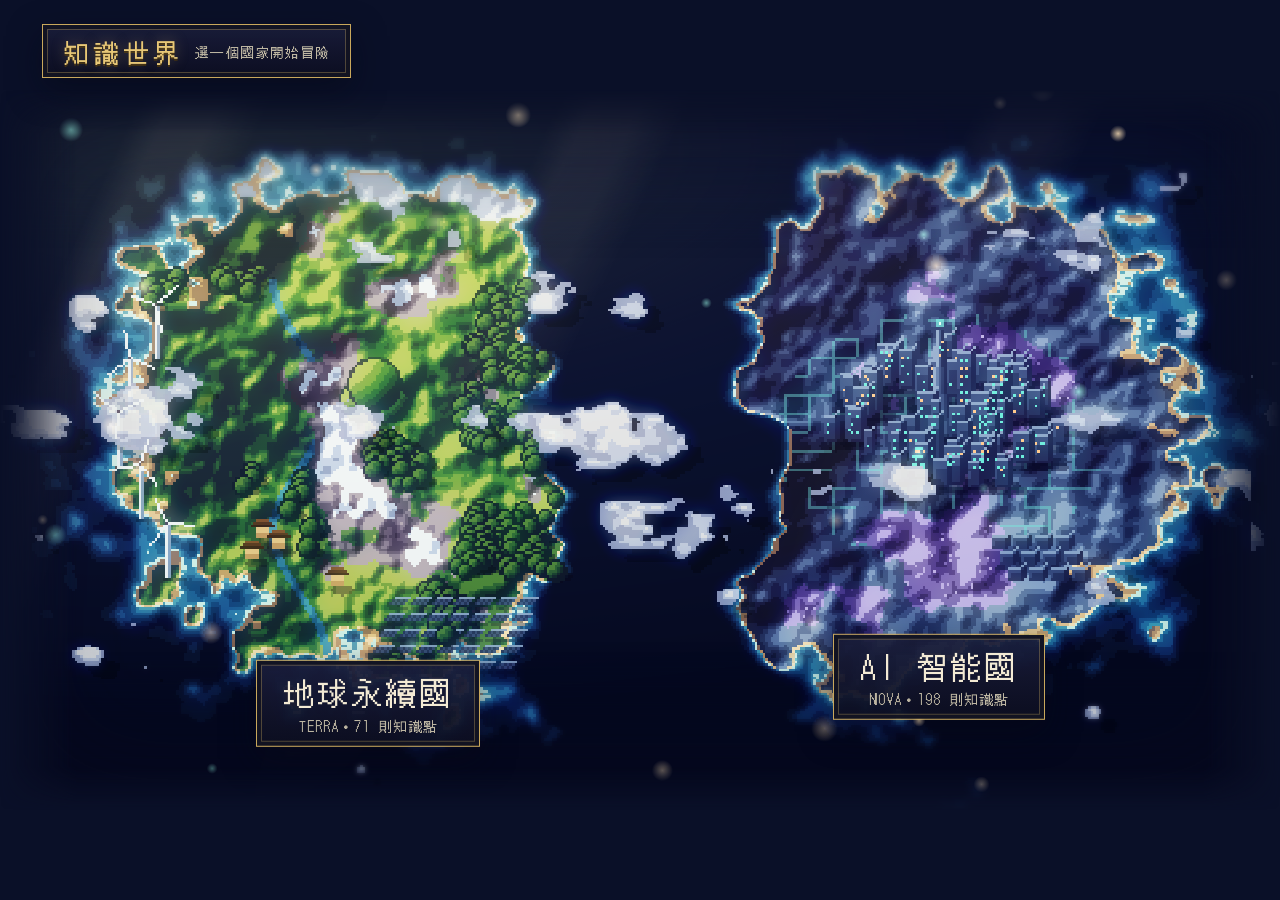
==== index.html @ 7e4bf6fe "deploy: 同步 01_網站 2026-11-16 10:35:18" ====
<!doctype html>
<html lang="zh-Hant">
<head>
<meta charset="utf-8">
<meta name="viewport" content="width=device-width,initial-scale=1,viewport-fit=cover">
<title>知識世界</title>
<meta name="description" content="像素冒險學習站：地球永續國學淨零碳、AI 智能國學 AI，一區一區讀筆記、做小檢查、過試煉解鎖新區域。">
<link rel="canonical" href="https://jerry08100.github.io/ai-learning/">
<link rel="manifest" href="manifest.json">
<link rel="icon" href="favicon.svg" type="image/svg+xml">
<link rel="preconnect" href="https://fonts.googleapis.com">
<link rel="stylesheet" href="https://fonts.googleapis.com/css2?family=DotGothic16&display=swap" media="print" onload="this.media='all'">
<link rel="stylesheet" href="world.css?v=112">
<style>
  /* 世界地圖：地圖蓋滿視窗不捲動，標題與國名牌浮在上面 */
  html, body { height:100%; overflow:hidden; background:#0a1028; }
  .stage { position:fixed; inset:0; display:grid; place-items:center; overflow:hidden; }
  #mapwrap { position:relative; flex:none; transition:transform .65s cubic-bezier(.6,0,.8,.4), filter .65s ease-in;
             -webkit-mask-image:linear-gradient(90deg,transparent,#000 6%,#000 94%,transparent), linear-gradient(transparent,#000 6%,#000 94%,transparent);
             -webkit-mask-composite:source-in; mask-image:linear-gradient(90deg,transparent,#000 6%,#000 94%,transparent), linear-gradient(transparent,#000 6%,#000 94%,transparent); mask-composite:intersect; }
  #cv { width:100%; height:100%; cursor:default; }
  .glow { position:absolute; inset:0; width:100%; height:100%; pointer-events:none; opacity:0; transition:opacity .25s;
          filter:drop-shadow(0 0 3px rgba(255,214,140,.9)) drop-shadow(0 0 10px rgba(255,200,120,.6)); z-index:3; }
  .glow.on { opacity:1; }
  .ctag { position:absolute; z-index:5; transform:translate(-50%,-50%); min-width:min(210px,44vw); min-height:44px; padding:12px 26px 10px; cursor:pointer;
          font-family:var(--f-pixel); color:var(--w); text-align:center; transition:transform .2s, box-shadow .2s; }
  .ctag b { display:block; font-weight:400; font-size:clamp(22px,2.4vw,34px); letter-spacing:3px; line-height:1.25; color:var(--w); }
  .ctag .pg { display:block; font-size:14px; color:var(--muted); margin-top:4px; letter-spacing:1px; white-space:nowrap; }
  .ctag.on, .ctag:hover, .ctag:focus-visible { transform:translate(-50%,-50%) translateY(-3px); box-shadow:inset 0 0 0 4px rgba(12,14,32,.9), inset 0 0 0 5px var(--gold), 0 0 26px rgba(232,200,119,.45); }
  .ctag.on b, .ctag:hover b { color:var(--y); }
  .title { position:fixed; z-index:6; left:max(16px, env(safe-area-inset-left)); top:max(14px, env(safe-area-inset-top)); padding:10px 20px 9px; }
  .title h1 { margin:0; font-family:var(--f-pixel); font-weight:400; font-size:clamp(20px,2vw,28px); letter-spacing:4px; color:var(--y);
              text-shadow:0 0 14px rgba(232,200,119,.35), 0 2px 0 #3a2a10; line-height:1.3; }
  .title p { margin:2px 0 0; font-size:14px; color:var(--muted); font-family:var(--f-pixel); letter-spacing:1px; }
  .veil { position:fixed; inset:0; z-index:9; background:#070914; opacity:0; pointer-events:none; transition:opacity .5s ease-in .15s; }
  body.going #mapwrap { transform:scale(2.6); filter:blur(1.5px) brightness(1.2); }
  body.going .veil { opacity:1; }
  body.going .ctag, body.going .title { opacity:0; transition:opacity .2s; }
</style>
</head>
<body>
<div class="stage">
  <div id="mapwrap">
    <canvas id="cv" aria-hidden="true"></canvas>
    <canvas class="glow" id="glow-earth" aria-hidden="true"></canvas>
    <canvas class="glow" id="glow-ai" aria-hidden="true"></canvas>
    <button class="ctag win" id="tag-earth" aria-label="進入地球永續國（淨零碳）"><b>地球永續國</b><span class="pg">TERRA</span></button>
    <button class="ctag win" id="tag-ai" aria-label="進入 AI 智能國（AI 應用規劃師）"><b>AI 智能國</b><span class="pg">NOVA</span></button>
  </div>
</div>
<header class="title win"><h1>知識世界</h1><p>選一個國家開始冒險</p></header>
<div class="veil" aria-hidden="true"></div>
<script type="module" src="worldmap.js?v=112"></script>
<script>if ('serviceWorker' in navigator) navigator.serviceWorker.register('sw.js').catch(() => {});</script>
</body>
</html>
---- world.css ----
/* 兩國共用樣式（ai.html、earth.html）。美術方向＝風格板 A「HD-2D 光影」（2026-11-14 使用者選定）：
   深墨藍半透明面板＋金色細雙框、像素地圖疊現代光影。操作型頁面：滿版、內文 ≥18px、標籤 ≥14px */
:root {
  --k:#0e1022; --pu:#4a2a3a; --r:#c8564b; --o:#e39a62; --y:#e8c877; --lg:#a7d98a; --g:#5fbf72; --dg:#1f5a4e;
  --nv:#141a33; --b:#3b5dc9; --lb:#6fb3e8; --c:#8fe3da; --w:#f3ead4; --gr:#9aa3b8; --dgr:#4c5272; --sl:#272c48;
  --panel:rgba(20,23,46,.9); --bad-bg:#4a2030; --muted:#bdb6a2; --gold:#c9a85c; --gold-d:rgba(201,168,92,.35);
  --f-body:system-ui,-apple-system,"Noto Sans TC","Microsoft JhengHei",sans-serif;
  --f-pixel:"DotGothic16",var(--f-body);
  --gut:clamp(10px,2vw,32px);
}
* { box-sizing:border-box; }
[hidden] { display:none !important; }
html, body { background:var(--k); overflow-x:clip; }
body { margin:0; color:var(--w); font-family:var(--f-body); font-size:18px; line-height:1.6; }
/* 點陣字只用在遊戲介面（標題、按鈕、名牌、標籤）；內文用一般字型，比較好讀 */
h1, h2, .hud, .tag, .pbtn, .back, .kind, .ly-h, .ttl, .x, .score, .rname { font-family:var(--f-pixel); }
a { color:var(--c); }
button { font-family:inherit; }
:focus-visible { outline:3px solid var(--y); outline-offset:2px; }
.app { min-height:100dvh; background:radial-gradient(120% 90% at 30% 0%, #222a52 0%, var(--nv) 45%, #0a0d1e 100%); display:flex; flex-direction:column; }
.win { background:linear-gradient(180deg, rgba(26,29,58,.94), rgba(12,14,32,.95)); border:1px solid var(--gold);
       box-shadow:inset 0 0 0 4px rgba(12,14,32,.9), inset 0 0 0 5px var(--gold-d), 0 12px 32px rgba(6,8,22,.5); }
header { margin:10px var(--gut) 6px; padding:6px 14px; display:flex; justify-content:space-between; align-items:center; gap:12px; }
header h1 { margin:0; font-size:24px; letter-spacing:3px; color:var(--y); text-shadow:0 0 14px rgba(232,200,119,.35), 0 2px 0 #3a2a10; font-weight:400; line-height:1.3; }
.home { font-family:var(--f-pixel); font-size:15px; color:var(--muted); text-decoration:none; min-height:44px; display:inline-flex; align-items:center; gap:6px; padding:0 4px; }
.home:hover { color:var(--y); }
header .sub { font-size:14px; color:var(--muted); display:flex; gap:10px; align-items:center; }
.brand { display:flex; align-items:center; gap:6px 16px; flex-wrap:wrap; }
header .sub a { min-height:44px; display:inline-flex; align-items:center; }
.hud { text-align:right; font-size:16px; line-height:1.5; white-space:nowrap; }
.hud b { color:var(--y); font-weight:400; }
#view { flex:1; min-height:0; display:flex; flex-direction:column; }

/* 按鈕 */
.pbtn { width:100%; min-height:48px; border:0; font-size:19px; padding:10px 12px 8px; color:#1d1526; background:linear-gradient(180deg,#f3dc9a,#c9a14f);
        box-shadow:inset 0 1px 0 #fff4c8, inset 0 -3px 0 #8f6a2c, 0 0 0 1px #3a2a10, 0 4px 0 #080a18; cursor:pointer; letter-spacing:1px; }
.pbtn:hover { filter:brightness(1.06); }
a.pbtn { display:flex; align-items:center; justify-content:center; text-decoration:none; box-sizing:border-box; }
.pbtn:active { transform:translateY(2px); box-shadow:inset 0 1px 0 #fff4c8, inset 0 -2px 0 #8f6a2c, 0 0 0 1px #3a2a10, 0 2px 0 #080a18; }
.pbtn small { display:block; font-family:var(--f-body); font-size:15px; color:#4a3320; margin-top:2px; letter-spacing:0; line-height:1.4; }
.pbtn.sec { background:linear-gradient(180deg,#3a4064,#262b48); color:var(--w); box-shadow:inset 0 1px 0 #5a6190, inset 0 -3px 0 #15182c, 0 0 0 1px var(--gold-d), 0 4px 0 #080a18; }
.pbtn[disabled] { background:var(--sl); box-shadow:0 0 0 1px var(--dgr); color:var(--muted); cursor:default; transform:none; filter:none; }
.lite { min-height:44px; font-size:15px; background:none; border:2px solid var(--dgr); color:var(--muted); padding:4px 12px; cursor:pointer; }
.lite:hover { border-color:var(--gr); color:var(--w); }

/* 地圖頁 */
.mapbox { position:relative; margin:6px auto 0; }
.mapview { width:100%; height:100%; overflow:auto; overscroll-behavior:contain; scrollbar-width:thin; scrollbar-color:var(--gold) transparent; cursor:grab; }
.mapview.drag { cursor:grabbing; } .mapview.drag canvas { cursor:grabbing; }
.mapwrap { position:relative; }
canvas { display:block; image-rendering:pixelated; image-rendering:crisp-edges; cursor:pointer; }
.tag { position:absolute; z-index:4; transform:translate(-50%,0); padding:2px 9px 3px; background:rgba(12,14,32,.82); border:1px solid var(--gold); font-size:14px; line-height:1.3;
       white-space:nowrap; text-align:center; box-shadow:inset 0 0 0 2px rgba(12,14,32,.9), inset 0 0 0 3px var(--gold-d), 0 4px 12px rgba(6,8,22,.5); color:var(--w); pointer-events:none; }
.tag.lock { border-color:var(--dgr); color:var(--muted); box-shadow:0 4px 12px rgba(6,8,22,.5); }
.tag.here { border-color:var(--y); color:var(--y); }
.here-pin { position:absolute; z-index:5; transform:translate(-50%,-100%); pointer-events:none; animation:here-bob 1.1s ease-in-out infinite; }
.here-pin span { display:block; font:15px var(--f-pixel); color:var(--k); background:var(--y); padding:3px 10px; border:2px solid var(--k); box-shadow:0 0 0 2px var(--y), 0 6px 14px rgba(6,8,22,.55); white-space:nowrap; }
.here-pin::after { content:""; position:absolute; left:50%; top:100%; margin-left:-8px; border:8px solid transparent; border-top:10px solid var(--y); }
@keyframes here-bob { 50% { transform:translate(-50%,calc(-100% - 6px)); } }
@media (prefers-reduced-motion:reduce) { .here-pin { animation:none; } }
.tag.sel { border-color:var(--y); color:var(--y); box-shadow:inset 0 0 0 2px rgba(12,14,32,.9), inset 0 0 0 3px var(--gold), 0 0 16px rgba(232,200,119,.45); }
.lk { display:inline-block; width:10px; height:11px; margin-right:5px; vertical-align:-1px; background:currentColor;
      clip-path:polygon(20% 45%,20% 20%,35% 5%,65% 5%,80% 20%,80% 45%,100% 45%,100% 100%,0 100%,0 45%,35% 45%,35% 25%,65% 25%,65% 45%,20% 45%); }
.seg { display:flex; gap:1px; margin-top:2px; justify-content:center; }
.seg i { width:7px; height:5px; background:var(--sl); }
.seg i.on { background:var(--g); } .seg i.bad { background:var(--r); }
.side-col { padding:6px var(--gut) 10px; display:flex; flex-direction:column; gap:10px; }
.fold-btn { display:none; }
@media (min-width:900px) { .fold-btn { display:block; min-height:44px; font-family:var(--f-pixel); font-size:15px; background:none; border:1px solid var(--dgr); color:var(--muted); cursor:pointer; padding:4px 12px; } .fold-btn:hover { color:var(--y); border-color:var(--gold); } }
.rlist { list-style:none; margin:0; padding:0; display:grid; gap:6px; }
.rlist button { width:100%; min-height:48px; text-align:left; display:grid; grid-template-columns:1fr auto; gap:2px 10px; align-items:center;
                background:var(--panel); border:1px solid var(--dgr); color:var(--w); padding:5px 12px; cursor:pointer; }
.rlist button:hover, .rlist button.sel { border-color:var(--y); }
.rlist .rname { font-size:17px; }
.rlist .rst { font-size:14px; color:var(--muted); }
.rlist .seg { grid-column:1 / -1; justify-content:flex-start; margin-top:0; } .rlist .seg i { flex:1; height:4px; }
.rlist .lock { color:var(--muted); }
.foot { font-size:14px; color:var(--muted); display:flex; flex-wrap:wrap; gap:8px 12px; align-items:center; margin:0; }

/* 區域面板 */
.sheet { position:fixed; left:50%; bottom:0; width:calc(100% - 12px); max-height:78vh; transform:translate(-50%,110%);
         transition:transform .2s steps(5); display:flex; flex-direction:column; z-index:5; margin-bottom:6px; }
.sheet.on { transform:translate(-50%,0); }
.sh-head { padding:10px 14px 10px; border-bottom:3px solid var(--sl); }
.sh-head h2 { margin:0; font-size:22px; font-weight:400; color:var(--y); display:flex; justify-content:space-between; align-items:center; gap:10px; }
.x { min-width:44px; min-height:44px; border:1px solid var(--gold); background:var(--sl); color:var(--w); font-size:15px; cursor:pointer; }
.dom { font-size:15px; color:var(--c); margin-top:2px; }
.hp { display:flex; align-items:center; gap:8px; margin-top:8px; font-size:15px; }
.hp .bar { flex:1; height:14px; border:2px solid var(--w); background:var(--sl); display:flex; padding:1px; gap:1px; }
.hp .bar i { flex:1; background:var(--k); } .hp .bar i.on { background:var(--g); } .hp .bar i.bad { background:var(--r); }
.nums { font-size:15px; color:var(--muted); margin-top:6px; display:flex; gap:14px; flex-wrap:wrap; }
.nums .ok { color:var(--g); } .nums .bad { color:#ff8a7a; }
.cond { font-size:15px; color:var(--o); margin-top:6px; }
.sh-body { overflow-y:auto; padding:4px 12px 16px; }
.layer { margin-top:12px; border:2px solid var(--dgr); background:var(--panel); }
.layer.lock { border-style:dashed; }
.ly-h { display:flex; justify-content:space-between; align-items:center; gap:8px; padding:7px 10px; background:var(--sl); font-size:16px; }
.t { font-size:14px; padding:1px 8px; }
.t-pass { background:var(--g); color:var(--k); } .t-learn { background:var(--y); color:var(--k); } .t-lock { background:var(--dgr); color:var(--w); }
.lc { font-size:15px; color:var(--o); padding:8px 10px 0; }
.lc.plain { color:var(--w); padding:10px; line-height:1.7; }
ul.pts { list-style:none; margin:0; padding:2px 0; }
ul.pts li { display:flex; gap:10px; align-items:center; min-height:46px; padding:8px 10px; font-size:17px; line-height:1.4; cursor:pointer; }
ul.pts li + li { border-top:1px dashed var(--sl); }
ul.pts li:hover:not(.s-lock), ul.pts li:focus-visible { background:var(--sl); }
.ic { width:22px; height:22px; flex:none; display:grid; place-items:center; font-size:13px; color:var(--k); border:2px solid var(--k); box-shadow:0 0 0 1px var(--w); }
.s-ok .ic { background:var(--g); } .s-fail .ic { background:var(--r); color:var(--w); } .s-new .ic { background:var(--k); box-shadow:0 0 0 1px var(--gr); }
.s-lock { color:var(--muted); cursor:default; } .s-lock .ic { background:var(--sl); box-shadow:0 0 0 1px var(--dgr); }
.hint { margin-left:auto; font-size:14px; color:var(--r); background:var(--w); padding:0 6px; white-space:nowrap; }
.trial { margin:8px 10px 12px; width:calc(100% - 20px); font-size:17px; }

/* 學習／試煉頁：手機單欄；寬螢幕「卡片＋大綱」兩欄 */
.app:not(.map-mode) > header { display:none; } /* 學習頁頂端只留一條，把高度讓給內容 */
.lbar { display:flex; align-items:center; gap:12px; margin:10px var(--gut) 0; padding:6px 10px; position:sticky; top:0; z-index:3; }
.back { min-height:44px; font-size:16px; background:var(--sl); color:var(--w); border:2px solid var(--w); padding:2px 12px; cursor:pointer; white-space:nowrap; }
.ttl { flex:1; min-width:0; overflow:hidden; text-overflow:ellipsis; white-space:nowrap; color:var(--y); font-size:18px; }
.dots { display:flex; gap:4px; flex:none; }
@media (max-width:599px) { .ttl { white-space:normal; display:-webkit-box; -webkit-line-clamp:2; -webkit-box-orient:vertical; font-size:16px; line-height:1.35; } .dots i { width:10px; } }
.dots i { width:14px; height:8px; background:var(--sl); } .dots i.on { background:var(--y); } .dots i.done { background:var(--gr); }
.dots i.ok { background:var(--g); } .dots i.bad { background:var(--r); }
.lgrid { flex:1; min-height:0; display:grid; grid-template-columns:minmax(0,1fr); gap:18px; padding:14px var(--gut) 0; }
.lmain { display:flex; flex-direction:column; min-width:0; }
.card { flex:1; padding:16px 18px 18px; display:flex; flex-direction:column; touch-action:pan-y; min-height:40vh; }
.kind { font-size:15px; color:var(--k); background:var(--c); align-self:flex-start; padding:1px 10px; margin-bottom:12px; }
.kind.pit { background:var(--o); } .kind.chk { background:var(--y); }
.card p { margin:0 0 12px; font-size:20px; line-height:1.85; max-width:42em; }
.card .big { font-size:24px; color:var(--y); line-height:1.7; }
.card ul { margin:0; padding-left:24px; font-size:19px; line-height:1.8; max-width:42em; } .card li { margin-bottom:10px; }
.terms { margin:0; font-size:18px; line-height:1.7; max-width:42em; }
.terms dt { color:var(--c); font-weight:700; margin-top:10px; } .terms dt:first-child { margin-top:0; }
.terms dd { margin:2px 0 0; color:var(--w); }
.ph { margin:18px 0 10px; font-size:17px; font-weight:400; font-family:var(--f-pixel); color:var(--k); background:var(--o); display:inline-block; padding:1px 10px; } .ph.th { background:var(--c); }
.flow { column-count:2; column-gap:64px; column-rule:2px solid var(--sl); column-fill:auto; overflow:hidden; }
.flow > :first-child { margin-top:0; } .flow p, .flow .card p { max-width:none; }
.tm { color:var(--c); border-bottom:2px dotted var(--c); cursor:help; }
.tm:hover, .tm:focus-visible { background:var(--sl); outline:none; }
.tip { position:fixed; z-index:10; padding:10px 14px; font-size:17px; line-height:1.6; color:var(--w); pointer-events:none; box-shadow:0 6px 0 rgba(0,0,0,.35); }
.tcol { margin-top:18px; padding-top:14px; border-top:2px solid var(--sl); }
.tcol .th { margin:0 0 10px; font-size:17px; font-weight:400; font-family:var(--f-pixel); color:var(--k); background:var(--c); display:inline-block; padding:1px 10px; }
.refs { font-size:15px; color:var(--muted); margin-top:auto; padding-top:12px; line-height:1.7; }
.q { font-size:20px; line-height:1.7; margin:0 0 12px; max-width:46em; }
.q img { max-width:100%; display:block; margin:8px 0; background:#fff; }
.opts { display:grid; gap:10px; }
.opt { display:block; width:100%; min-height:52px; text-align:left; font-size:18px; line-height:1.55; color:var(--w); background:var(--sl);
       border:2px solid var(--dgr); padding:10px 14px; cursor:pointer; }
.opt:hover:not([disabled]) { border-color:var(--y); }
.opt.right { background:var(--dg); border-color:var(--g); } .opt.wrong { background:var(--bad-bg); border-color:var(--r); }
.opt[disabled] { cursor:default; }
.fb { margin-top:12px; font-size:17px; line-height:1.8; background:var(--panel); border:2px solid var(--dgr); padding:12px 14px; max-width:60em; }
.fb .res { font-size:19px; margin-bottom:6px; } .fb .ok { color:var(--g); } .fb .bad { color:#ff8a7a; }
.nav { display:flex; gap:14px; padding:12px 0 calc(12px + env(safe-area-inset-bottom)); position:sticky; bottom:0; background:linear-gradient(transparent, var(--nv) 30%); z-index:2; }
/* 進度清單：頂端按鈕開關的浮動視窗，不占版面 */
.pbtn-s { min-height:44px; font-size:16px; background:var(--sl); color:var(--w); border:2px solid var(--w); padding:2px 12px; cursor:pointer; white-space:nowrap; font-family:var(--f-pixel); }
.pbtn-s[aria-expanded="true"] { border-color:var(--y); color:var(--y); }
.lside { position:fixed; z-index:8; top:72px; right:var(--gut); width:min(440px, calc(100vw - 2 * var(--gut))); max-height:calc(100dvh - 96px); overflow-y:auto; padding:14px; box-shadow:0 8px 0 rgba(0,0,0,.35); }
.lside h3 { margin:0 0 8px; font-size:17px; font-weight:400; color:var(--y); font-family:var(--f-pixel); }
.lside section + section { margin-top:16px; }
.olist { list-style:none; margin:0; padding:0; display:grid; gap:6px; }
.olist button, .olist span.it { width:100%; min-height:44px; display:flex; align-items:center; gap:10px; text-align:left; font-size:16px;
     background:var(--panel); color:var(--w); border:2px solid var(--sl); padding:6px 10px; }
.olist button { cursor:pointer; } .olist button:hover { border-color:var(--gr); }
.olist .cur { border-color:var(--y); color:var(--y); }
.olist .dim { color:var(--muted); }
.center { text-align:center; }
.loading { margin:48px var(--gut); font-size:19px; text-align:center; }
.result h2 { font-size:28px; font-weight:400; color:var(--y); margin:8px 0 12px; }
.result .score { font-size:56px; margin:4px 0 8px; }
.result ul { font-size:18px; }
.unlock { border:2px dashed var(--y); padding:10px 12px; margin:12px 0; color:var(--y); font-size:18px; }
.toast { position:fixed; left:50%; top:14px; transform:translateX(-50%); padding:10px 14px; font-size:16px; opacity:0; transition:opacity .15s; z-index:9; pointer-events:none; max-width:90vw; }
.toast.on { opacity:1; }

@media (min-width:900px) {
  /* 地圖頁：地圖滿版，左邊清單、右邊區域面板浮在地圖上（使用者 2026-11-14 要求） */
  .app.map-mode { height:100dvh; overflow:hidden; }
  .app.map-mode #view { position:relative; }
  .app.map-mode .mapbox { position:absolute; inset:0; margin:0; background:#10213f; }
  .app.map-mode .mapwrap { margin:0 auto; }
  .app.map-mode .side-col { position:absolute; z-index:5; left:var(--gut); top:12px; width:min(300px,26vw); max-height:calc(100% - 24px); overflow-y:auto; padding:12px; }
  .app.map-mode .side-col.fold { width:auto; }
  .app.map-mode .side-col.fold > :not(.fold-btn) { display:none; }
  .app.map-mode .sheet { position:fixed; z-index:5; left:auto; right:var(--gut); bottom:auto; top:var(--maptop,96px); width:min(430px,32vw); margin:0;
    max-height:calc(100dvh - var(--maptop,96px) - 12px); transform:translateX(calc(100% + 48px)); transition:transform .25s ease; }
  .app.map-mode .sheet.on { transform:none; }
  /* 電腦版：整頁固定一屏，卡片與大綱各自在框內捲 */
  .app:not(.map-mode) { height:100dvh; }
  .lgrid { padding-bottom:12px; }
  .lmain { min-height:0; }
  .card { min-height:0; overflow-y:auto; padding:20px 24px; }
  .nav { position:static; padding-bottom:0; }
  .card p { font-size:21px; } .card .big { font-size:26px; } .card ul { font-size:20px; } .q { font-size:21px; } .opt { font-size:19px; }
  .read p, .read ul { max-width:none; }
}
@media (max-height:760px) and (min-width:900px) {
  header { margin-top:6px; padding:4px 12px; } header h1 { font-size:20px; }
  .card p { font-size:19px; line-height:1.75; } .q { font-size:19px; } .opt { min-height:46px; padding:8px 12px; }
}
@media (max-height:760px) and (min-width:900px) {
  .rlist .seg { display:none; } .rlist button { min-height:44px; padding:2px 12px; } .rlist { gap:2px; } #go { padding:5px 12px 4px; min-height:0; } #go small { font-size:15px; line-height:1.35; } .foot { margin:0; }
  .pbtn { min-height:44px; padding:7px 12px 6px; } .side-col { gap:6px; padding-bottom:2px; }
}
@media (prefers-reduced-motion:reduce) { .sheet, .toast { transition:none; } .pbtn:active { transform:none; } }

/* ---- HD-2D 光影疊層（fx.js 掛在 .mapwrap 裡，全部不吃滑鼠）---- */
.fx { position:absolute; inset:0; pointer-events:none; }
.fx-grade { mix-blend-mode:soft-light; background:radial-gradient(120% 80% at 18% 8%, rgba(255,214,150,.75), rgba(128,96,128,.35) 50%, rgba(16,16,48,.7)); }
.fx-bloom { width:100%; height:100%; mix-blend-mode:screen; opacity:.22; filter:blur(10px) brightness(1.25) contrast(2.4) saturate(1.3); image-rendering:auto; }
.fx-tilt { height:22%; inset:auto 0; backdrop-filter:blur(2.5px); -webkit-backdrop-filter:blur(2.5px); }
.fx-tilt.t { top:0; -webkit-mask-image:linear-gradient(#000, transparent); mask-image:linear-gradient(#000, transparent); }
.fx-tilt.b { bottom:0; -webkit-mask-image:linear-gradient(transparent, #000); mask-image:linear-gradient(transparent, #000); }
.fx-rays { mix-blend-mode:screen; background:repeating-linear-gradient(115deg, rgba(255,240,205,0) 0 9%, rgba(255,240,205,.09) 11% 14%, rgba(255,240,205,0) 17% 26%);
  -webkit-mask-image:linear-gradient(160deg, #000, transparent 70%); mask-image:linear-gradient(160deg, #000, transparent 70%); animation:fx-rays 9s ease-in-out infinite alternate; }
@keyframes fx-rays { from { opacity:.3; } to { opacity:.65; } }
.fx-vig { box-shadow:inset 0 0 min(14vw,140px) rgba(8,8,28,.75); }
.fx-mote { width:100%; height:100%; mix-blend-mode:screen; }
@media (prefers-reduced-motion:reduce) { .fx-rays { animation:none; opacity:.45; } }

/* ---- 互動關卡（lessonkit.js）---- */
.lk-h { margin:0 0 12px; font:19px var(--f-pixel); color:var(--c); font-weight:400; }
.lk-small { font-size:16px; color:var(--muted); margin:8px 0 0; }
.lk-talk { display:flex; gap:16px; align-items:flex-start; }
.lk-talk canvas { flex:none; width:88px; height:88px; image-rendering:pixelated; background:var(--nv); border:2px solid var(--gold); }
.lk-bub { flex:1; border:2px solid var(--w); background:#0b0e20; padding:12px 16px 26px; min-height:120px; cursor:pointer; position:relative; font-size:20px; line-height:1.8; }
.lk-bub .who { font:16px var(--f-pixel); color:var(--y); margin-bottom:2px; }
.lk-bub.me { border-color:var(--lb); } .lk-bub.me .who { color:var(--lb); }
.lk-bub .nx { position:absolute; right:12px; bottom:4px; font-size:14px; color:var(--muted); animation:lk-blink 1s steps(2) infinite; }
.lk-bub:focus-visible { outline:3px solid var(--y); }
.lk-bub .lk-t { pointer-events:none; } /* 打字中換掉文字節點時點擊不會丟失 */
.lk-bub .lk-replay { position:absolute; left:14px; bottom:4px; min-height:32px; padding:2px 12px; font:14px var(--f-pixel); color:var(--y); background:transparent; border:1px solid var(--y); cursor:pointer; }
.lk-bub .lk-replay:hover, .lk-bub .lk-replay:focus-visible { background:rgba(232,200,119,.15); outline:2px solid var(--y); }
.card:has(.lk-talk) { cursor:pointer; }
@keyframes lk-blink { 50% { opacity:0; } }
.lk-q { font-size:20px; line-height:1.7; margin:0 0 12px; }
.lk-opts { display:grid; gap:10px; }
.lk-opts button { text-align:left; font-size:18px; line-height:1.55; color:var(--w); background:var(--sl); border:2px solid var(--dgr); padding:10px 14px; min-height:52px; cursor:pointer; }
.lk-opts button:hover:not([disabled]) { border-color:var(--y); }
.lk-opts .ok { background:var(--dg); border-color:var(--g); } .lk-opts .no { background:var(--bad-bg); border-color:var(--r); }
.lk-why { margin-top:12px; font-size:18px; line-height:1.8; border-left:4px solid var(--g); background:var(--panel); padding:10px 14px; }
.lk-tblw { overflow-x:auto; }
.lk-cmp { width:100%; border-collapse:collapse; font-size:18px; line-height:1.6; }
.lk-cmp th, .lk-cmp td { border:2px solid var(--sl); padding:8px 10px; vertical-align:top; text-align:left; }
.lk-cmp thead th { background:var(--nv); color:var(--c); font:17px var(--f-pixel); }
.lk-cmp tbody th { color:var(--y); font-weight:400; white-space:nowrap; }
.lk-cards { display:grid; grid-template-columns:repeat(auto-fit,minmax(200px,1fr)); gap:12px; }
.lk-cards > div { border:2px solid var(--sl); padding:12px; font-size:18px; line-height:1.65; text-align:center; }
.lk-cards b { display:block; font:20px var(--f-pixel); color:var(--y); margin-bottom:4px; }
.lk-cards small { display:block; color:var(--muted); font-size:15px; margin-top:4px; }
.lk-flow { list-style:none; margin:0; padding:0; display:grid; }
.lk-flow li { display:grid; grid-template-columns:40px 1fr; column-gap:12px; align-items:start; font-size:18px; line-height:1.6; padding-bottom:18px; position:relative; }
.lk-flow li span { grid-row:span 2; width:36px; height:36px; display:grid; place-items:center; background:var(--y); color:var(--k); font:18px var(--f-pixel); }
.lk-flow li:not(:last-child)::after { content:""; position:absolute; left:17px; top:38px; bottom:2px; width:2px; background:var(--gold); }
.lk-flow b { color:var(--w); } .lk-flow em { font-style:normal; color:var(--muted); font-size:16px; }
.lk-chips { display:flex; flex-wrap:wrap; gap:8px; }
.lk-chip { font-size:17px; color:var(--w); background:var(--nv); border:2px solid var(--gold); padding:6px 12px; min-height:44px; cursor:pointer; }
.lk-chip.pick { outline:3px solid var(--y); } .lk-chip.ok { border-color:var(--g); cursor:default; } .lk-chip.no { border-color:var(--r); animation:lk-shake .3s; }
@keyframes lk-shake { 25% { transform:translateX(-4px); } 75% { transform:translateX(4px); } }
.lk-bins { display:grid; grid-template-columns:repeat(auto-fit,minmax(220px,1fr)); gap:12px; margin-top:14px; }
.lk-bin { text-align:left; border:2px dashed var(--gr); background:transparent; color:var(--w); min-height:110px; padding:10px; cursor:pointer; display:flex; flex-direction:column; gap:8px; }
.lk-bin > span { font:18px var(--f-pixel); color:var(--y); }
.lk-bin .lk-chip { pointer-events:none; } /* 放好的卡停用後會吃掉點擊，讓點擊穿到籃子 */
.lk-tl { display:flex; overflow-x:auto; padding:12px 2px 6px; }
.lk-tl button { flex:none; width:96px; background:none; border:0; color:var(--muted); cursor:pointer; position:relative; padding:24px 2px 0; font:16px var(--f-pixel); min-height:64px; }
.lk-tl button::before { content:""; position:absolute; top:9px; left:0; right:0; height:3px; background:var(--sl); }
.lk-tl button::after { content:""; position:absolute; top:3px; left:50%; width:14px; height:14px; margin-left:-7px; background:var(--nv); border:2px solid var(--gold); }
.lk-tl button.on { color:var(--y); } .lk-tl button.on::after { background:var(--y); }
.lk-tl small { display:block; font:14px var(--f-body); }
.lk-tlbox { border:2px solid var(--sl); padding:12px 14px; margin-top:6px; min-height:120px; font-size:18px; line-height:1.75; }
.lk-tlbox b { color:var(--y); } .lk-tlbox p { margin:6px 0; }
.lk-seg { display:inline-flex; border:2px solid var(--sl); margin-bottom:10px; }
.lk-seg button { font:16px var(--f-pixel); background:var(--nv); color:var(--muted); border:0; padding:8px 14px; min-height:44px; cursor:pointer; }
.lk-seg button.on { background:var(--c); color:var(--k); }
.lk-row { display:grid; grid-template-columns:minmax(120px,190px) 1fr minmax(90px,150px); gap:12px; align-items:center; margin:8px 0; font-size:17px; }
.lk-row input[type=range] { width:100%; accent-color:var(--y); min-height:32px; }
.lk-row .v { font:16px var(--f-pixel); text-align:right; }
.lk-bars { margin-top:10px; }
.lk-bar { display:grid; grid-template-columns:minmax(80px,140px) 1fr auto; gap:10px; align-items:center; margin:4px 0; font-size:16px; }
.lk-bar i { display:block; height:18px; background:var(--o); transition:width .3s; min-width:1px; }
.lk-bar em { font-style:normal; color:var(--muted); }
.lk-out { margin-top:10px; display:grid; gap:4px; }
.lk-out div { font-size:18px; } .lk-out b { font:26px var(--f-pixel); color:var(--y); margin:0 6px; }
.lk-pre { margin-top:10px; font-size:16px; color:var(--muted); }
.lk-pre button { font-size:16px; background:none; border:2px solid var(--gold); color:var(--y); padding:4px 10px; margin:6px 6px 0 0; min-height:40px; cursor:pointer; }
.lk-scale { position:relative; display:flex; align-items:flex-end; justify-content:center; height:150px; margin:4px 0; }
.lk-scale .pan { width:150px; height:70px; display:grid; place-items:center; font:18px var(--f-pixel); border:2px solid var(--o); transition:transform .5s; }
.lk-scale .pan.r { border-color:var(--g); }
.lk-scale .ful { width:0; height:0; border:16px solid transparent; border-bottom:28px solid var(--gold); margin:0 15px; }
.lk-scale .beam { position:absolute; bottom:92px; left:50%; width:330px; margin-left:-165px; height:6px; background:var(--gold); transition:transform .5s; }
.lk-st { text-align:center; font:19px var(--f-pixel); color:var(--y); margin:8px 0 0; } .lk-st.ok { color:var(--g); }
.lk-tog { display:grid; grid-template-columns:repeat(auto-fit,minmax(180px,1fr)); gap:10px; }
.lk-tog button { text-align:left; background:var(--nv); color:var(--w); border:2px solid var(--sl); padding:10px 12px; min-height:60px; cursor:pointer; font-size:17px; }
.lk-tog button.on { border-color:var(--y); background:#2a2a18; }
.lk-tog small { display:block; color:var(--muted); font-size:15px; }
.lk-meter { height:18px; background:var(--sl); margin-top:6px; } .lk-meter i { display:block; height:100%; background:var(--r); transition:width .4s; }
.lk-flips { display:grid; grid-template-columns:repeat(auto-fill,minmax(200px,1fr)); gap:12px; }
.lk-flip { perspective:800px; height:170px; padding:0; border:0; background:none; cursor:pointer; color:var(--w); }
.lk-flip .in { position:relative; display:block; width:100%; height:100%; transition:transform .5s; transform-style:preserve-3d; }
.lk-flip.on .in { transform:rotateY(180deg); }
.lk-flip .f, .lk-flip .b { position:absolute; inset:0; backface-visibility:hidden; border:2px solid var(--gold); padding:12px; display:flex; align-items:center; justify-content:center; text-align:center; }
.lk-flip .f { background:var(--nv); font:19px var(--f-pixel); color:var(--y); }
.lk-flip .b { background:#10182c; transform:rotateY(180deg); font-size:16px; line-height:1.6; overflow:auto; align-items:flex-start; text-align:left; }
.lk-trap { border-left:4px solid var(--r); background:#1d1222; padding:10px 14px; margin:0 0 10px; font-size:18px; line-height:1.7; }
.lk-trap b { display:block; color:var(--o); font-weight:400; } .lk-trap span { display:block; }
.lk-memo { border:2px solid var(--y); padding:16px; text-align:center; font:22px/1.7 var(--f-pixel); color:var(--y); background:#1c1a10; margin:auto 0; }
.lk-mode { margin-left:auto; }
.lk-stage { display:block; width:100%; max-width:720px; aspect-ratio:320/120; margin:0 auto 12px; image-rendering:pixelated; border:2px solid var(--gold); background:var(--nv); }
.lk-pre-terms dl { margin:0; } .lk-pre-terms dt { color:var(--y); font:19px var(--f-pixel); margin-top:12px; } .lk-pre-terms dt:first-child { margin-top:0; } .lk-pre-terms dd { margin:4px 0 0; font-size:18px; line-height:1.7; }
#lkb { margin:auto 0; } /* 內容短時在卡片裡垂直置中，不留下半空白 */
.lbar .dots { flex:0 1 auto; min-width:0; max-width:40%; overflow:hidden; } /* 關卡卡數多時進度點不擠掉標題 */
@media (min-width:900px) { .lk-cmp, .lk-cards > div, .lk-flow li, .lk-tlbox, .lk-why, .lk-trap { font-size:20px; } .lk-bub { font-size:22px; } .lk-q { font-size:22px; } .lk-opts button { font-size:19px; } }
@media (max-width:640px) {
  .lk-talk canvas { width:60px; height:60px; } .lk-bub { font-size:18px; }
  .lbar .dots { max-width:22%; }
  .lk-row { grid-template-columns:1fr auto; } .lk-row input { grid-column:1/-1; grid-row:2; }
  .lk-scale .pan { width:110px; } .lk-scale .beam { width:250px; margin-left:-125px; }
}
@media (prefers-reduced-motion:reduce) { .lk-bub .nx, .lk-chip.no { animation:none; } .lk-flip .in, .lk-scale .pan, .lk-scale .beam, .lk-bar i, .lk-meter i { transition:none; } }
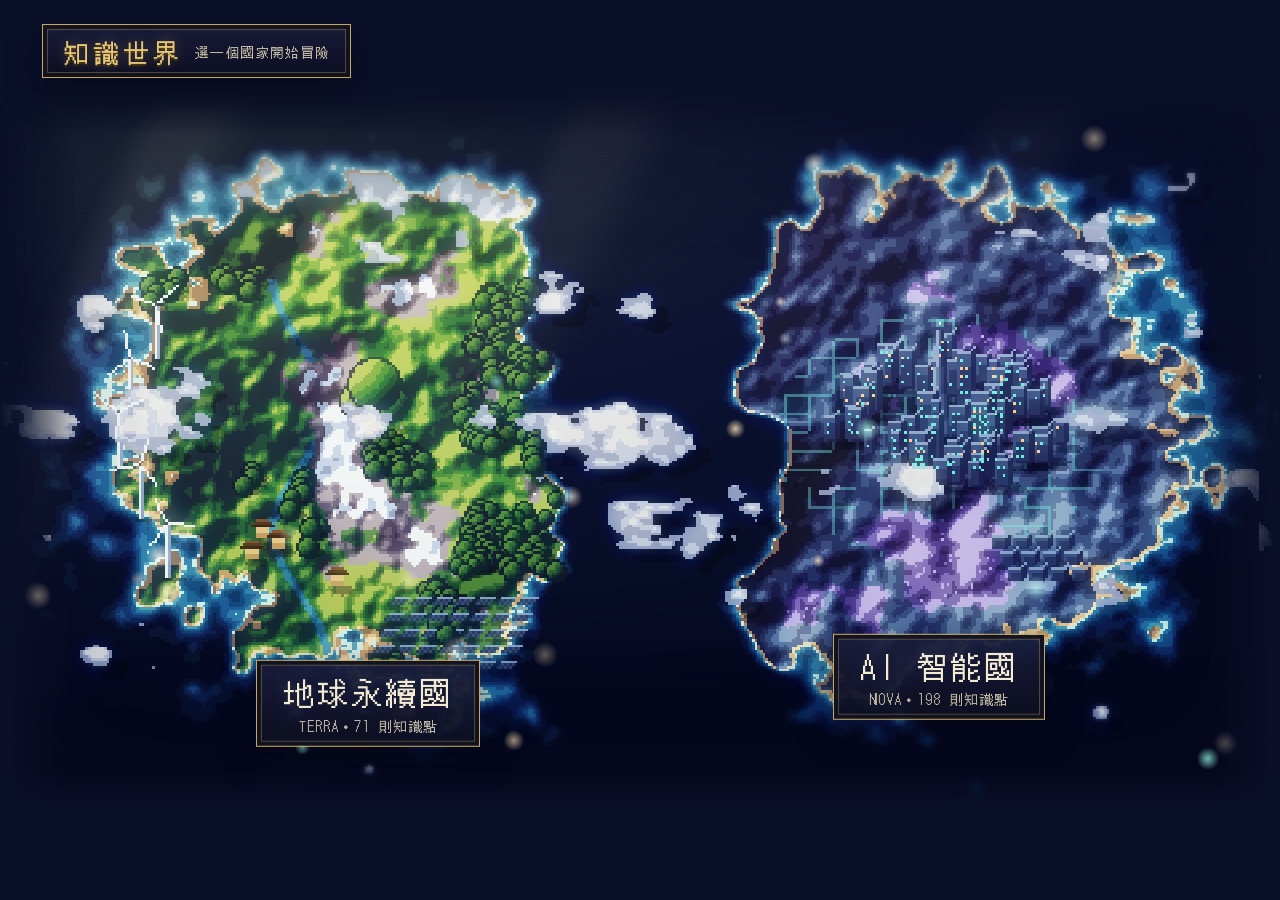
==== commit 97a9674f: "deploy: 同步 01_網站 2026-11-16 11:57:38" ====
--- a/index.html
+++ b/index.html
@@ -10,7 +10,7 @@
 <link rel="icon" href="favicon.svg" type="image/svg+xml">
 <link rel="preconnect" href="https://fonts.googleapis.com">
 <link rel="stylesheet" href="https://fonts.googleapis.com/css2?family=DotGothic16&display=swap" media="print" onload="this.media='all'">
-<link rel="stylesheet" href="world.css?v=112">
+<link rel="stylesheet" href="world.css?v=113">
 <style>
   /* 世界地圖：地圖蓋滿視窗不捲動，標題與國名牌浮在上面 */
   html, body { height:100%; overflow:hidden; background:#0a1028; }
@@ -50,7 +50,7 @@
 </div>
 <header class="title win"><h1>知識世界</h1><p>選一個國家開始冒險</p></header>
 <div class="veil" aria-hidden="true"></div>
-<script type="module" src="worldmap.js?v=112"></script>
+<script type="module" src="worldmap.js?v=113"></script>
 <script>if ('serviceWorker' in navigator) navigator.serviceWorker.register('sw.js').catch(() => {});</script>
 </body>
 </html>
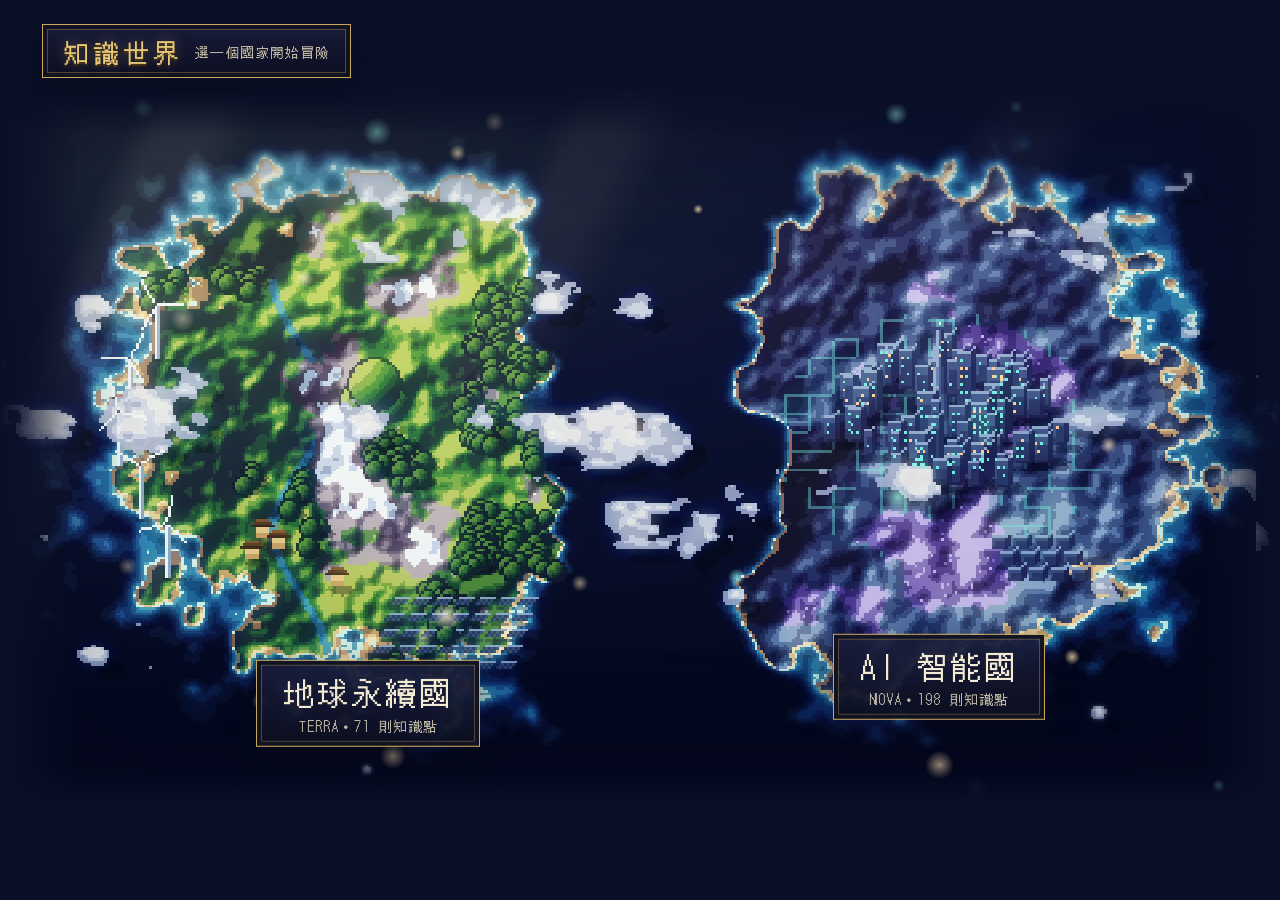
==== commit 5ccf1c88: "deploy: 同步 01_網站 2026-11-19 15:28:21" ====
--- a/index.html
+++ b/index.html
@@ -10,7 +10,7 @@
 <link rel="icon" href="favicon.svg" type="image/svg+xml">
 <link rel="preconnect" href="https://fonts.googleapis.com">
 <link rel="stylesheet" href="https://fonts.googleapis.com/css2?family=DotGothic16&display=swap" media="print" onload="this.media='all'">
-<link rel="stylesheet" href="world.css?v=113">
+<link rel="stylesheet" href="world.css?v=114">
 <style>
   /* 世界地圖：地圖蓋滿視窗不捲動，標題與國名牌浮在上面 */
   html, body { height:100%; overflow:hidden; background:#0a1028; }
@@ -50,7 +50,7 @@
 </div>
 <header class="title win"><h1>知識世界</h1><p>選一個國家開始冒險</p></header>
 <div class="veil" aria-hidden="true"></div>
-<script type="module" src="worldmap.js?v=113"></script>
+<script type="module" src="worldmap.js?v=114"></script>
 <script>if ('serviceWorker' in navigator) navigator.serviceWorker.register('sw.js').catch(() => {});</script>
 </body>
 </html>
--- a/world.css
+++ b/world.css
@@ -146,7 +146,7 @@
 .opt:hover:not([disabled]) { border-color:var(--y); }
 .opt.right { background:var(--dg); border-color:var(--g); } .opt.wrong { background:var(--bad-bg); border-color:var(--r); }
 .opt[disabled] { cursor:default; }
-.fb { margin-top:12px; font-size:17px; line-height:1.8; background:var(--panel); border:2px solid var(--dgr); padding:12px 14px; max-width:60em; }
+.fb { margin-top:12px; font-size:18px; line-height:1.8; background:var(--panel); border:2px solid var(--dgr); padding:12px 14px; max-width:60em; }
 .fb .res { font-size:19px; margin-bottom:6px; } .fb .ok { color:var(--g); } .fb .bad { color:#ff8a7a; }
 .nav { display:flex; gap:14px; padding:12px 0 calc(12px + env(safe-area-inset-bottom)); position:sticky; bottom:0; background:linear-gradient(transparent, var(--nv) 30%); z-index:2; }
 /* 進度清單：頂端按鈕開關的浮動視窗，不占版面 */
@@ -216,101 +216,347 @@
 @media (prefers-reduced-motion:reduce) { .fx-rays { animation:none; opacity:.45; } }
 
 /* ---- 互動關卡（lessonkit.js）---- */
-.lk-h { margin:0 0 12px; font:19px var(--f-pixel); color:var(--c); font-weight:400; }
-.lk-small { font-size:16px; color:var(--muted); margin:8px 0 0; }
+.lk-h { margin:0 0 12px; font:1.056em var(--f-body); color:var(--c); font-weight:400; }
+.lk-small { font-size:0.889em; color:var(--muted); margin:8px 0 0; }
+.lk-small.lk-good { color:var(--g); } .lk-small.lk-bad { color:#ff8a7a; }
 .lk-talk { display:flex; gap:16px; align-items:flex-start; }
 .lk-talk canvas { flex:none; width:88px; height:88px; image-rendering:pixelated; background:var(--nv); border:2px solid var(--gold); }
-.lk-bub { flex:1; border:2px solid var(--w); background:#0b0e20; padding:12px 16px 26px; min-height:120px; cursor:pointer; position:relative; font-size:20px; line-height:1.8; }
-.lk-bub .who { font:16px var(--f-pixel); color:var(--y); margin-bottom:2px; }
+.lk-bub { flex:1; border:2px solid var(--w); background:#0b0e20; padding:12px 16px 4px; cursor:pointer; position:relative; font-size:1.111em; line-height:1.8; }
+.lk-bub .who { font:0.889em var(--f-pixel); color:var(--y); margin-bottom:2px; }
 .lk-bub.me { border-color:var(--lb); } .lk-bub.me .who { color:var(--lb); }
-.lk-bub .nx { position:absolute; right:12px; bottom:4px; font-size:14px; color:var(--muted); animation:lk-blink 1s steps(2) infinite; }
+.lk-foot { display:flex; justify-content:flex-end; align-items:center; gap:12px; min-height:44px; } /* 提示與重看鈕排在對話框底部一列，固定高度避免跳動 */
+.lk-bub .nx { font-size:0.778em; color:var(--muted); animation:lk-blink 1s steps(2) infinite; }
 .lk-bub:focus-visible { outline:3px solid var(--y); }
-.lk-bub .lk-t { pointer-events:none; } /* 打字中換掉文字節點時點擊不會丟失 */
-.lk-bub .lk-replay { position:absolute; left:14px; bottom:4px; min-height:32px; padding:2px 12px; font:14px var(--f-pixel); color:var(--y); background:transparent; border:1px solid var(--y); cursor:pointer; }
-.lk-bub .lk-replay:hover, .lk-bub .lk-replay:focus-visible { background:rgba(232,200,119,.15); outline:2px solid var(--y); }
-.card:has(.lk-talk) { cursor:pointer; }
+.lk-bub, .lk-stage { user-select:none; -webkit-user-select:none; } .card:has(.lk-stage) { cursor:pointer; }
+.lk-replay { font:0.833em var(--f-pixel); color:var(--k); background:var(--y); border:2px solid var(--k); padding:4px 14px; min-height:44px; min-width:44px; cursor:pointer; }
+.lk-replay:hover { background:var(--w); }
 @keyframes lk-blink { 50% { opacity:0; } }
-.lk-q { font-size:20px; line-height:1.7; margin:0 0 12px; }
+.lk-q { font-size:1.111em; line-height:1.7; margin:0 0 12px; }
 .lk-opts { display:grid; gap:10px; }
-.lk-opts button { text-align:left; font-size:18px; line-height:1.55; color:var(--w); background:var(--sl); border:2px solid var(--dgr); padding:10px 14px; min-height:52px; cursor:pointer; }
+@media (min-width:900px) { .lk-opts { grid-template-columns:repeat(2,minmax(0,1fr)); } }
+.lk-opts button { text-align:left; font-size:1em; line-height:1.55; color:var(--w); background:var(--sl); border:2px solid var(--dgr); padding:10px 14px; min-height:52px; cursor:pointer; }
 .lk-opts button:hover:not([disabled]) { border-color:var(--y); }
 .lk-opts .ok { background:var(--dg); border-color:var(--g); } .lk-opts .no { background:var(--bad-bg); border-color:var(--r); }
-.lk-why { margin-top:12px; font-size:18px; line-height:1.8; border-left:4px solid var(--g); background:var(--panel); padding:10px 14px; }
+.lk-why { margin-top:12px; font-size:1em; line-height:1.8; border-left:4px solid var(--g); background:var(--panel); padding:10px 14px; } .lk-why.no { border-left-color:var(--r); }
+/* 打字效果每 20ms 換掉文字節點，點在字上會因按下與放開不是同一個節點而丟失 click；讓字不吃滑鼠，點擊落在不會被換掉的對話框上 */
+.lk-bub .lk-t, .lk-bub .lk-ghost { pointer-events:none; }
 .lk-tblw { overflow-x:auto; }
-.lk-cmp { width:100%; border-collapse:collapse; font-size:18px; line-height:1.6; }
+.lk-cmp { width:100%; border-collapse:collapse; font-size:1em; line-height:1.6; }
 .lk-cmp th, .lk-cmp td { border:2px solid var(--sl); padding:8px 10px; vertical-align:top; text-align:left; }
-.lk-cmp thead th { background:var(--nv); color:var(--c); font:17px var(--f-pixel); }
+.lk-cmp thead th { background:var(--nv); color:var(--c); font:0.944em var(--f-body); }
 .lk-cmp tbody th { color:var(--y); font-weight:400; white-space:nowrap; }
-.lk-cards { display:grid; grid-template-columns:repeat(auto-fit,minmax(200px,1fr)); gap:12px; }
-.lk-cards > div { border:2px solid var(--sl); padding:12px; font-size:18px; line-height:1.65; text-align:center; }
-.lk-cards b { display:block; font:20px var(--f-pixel); color:var(--y); margin-bottom:4px; }
-.lk-cards small { display:block; color:var(--muted); font-size:15px; margin-top:4px; }
+.lk-cards { display:grid; grid-template-columns:repeat(auto-fit,minmax(min(100%,11em),1fr)); gap:12px; }
+.lk-cards > div { border:2px solid var(--sl); padding:12px; font-size:1em; line-height:1.65; text-align:center; }
+.lk-cards b { display:block; font:1.111em var(--f-body); color:var(--y); margin-bottom:4px; }
+.lk-cards small { display:block; color:var(--muted); font-size:0.95em; margin-top:4px; }
 .lk-flow { list-style:none; margin:0; padding:0; display:grid; }
-.lk-flow li { display:grid; grid-template-columns:40px 1fr; column-gap:12px; align-items:start; font-size:18px; line-height:1.6; padding-bottom:18px; position:relative; }
-.lk-flow li span { grid-row:span 2; width:36px; height:36px; display:grid; place-items:center; background:var(--y); color:var(--k); font:18px var(--f-pixel); }
+.lk-flow li { display:grid; grid-template-columns:40px 1fr; column-gap:12px; align-items:start; font-size:1em; line-height:1.6; padding-bottom:18px; position:relative; }
+.lk-flow li span { grid-row:span 2; width:36px; height:36px; display:grid; place-items:center; background:var(--y); color:var(--k); font:1em var(--f-pixel); }
 .lk-flow li:not(:last-child)::after { content:""; position:absolute; left:17px; top:38px; bottom:2px; width:2px; background:var(--gold); }
-.lk-flow b { color:var(--w); } .lk-flow em { font-style:normal; color:var(--muted); font-size:16px; }
+.lk-flow b { color:var(--w); } .lk-flow em { font-style:normal; color:var(--muted); font-size:0.95em; }
 .lk-chips { display:flex; flex-wrap:wrap; gap:8px; }
-.lk-chip { font-size:17px; color:var(--w); background:var(--nv); border:2px solid var(--gold); padding:6px 12px; min-height:44px; cursor:pointer; }
+.lk-chip { font-size:1em; color:var(--w); background:var(--nv); border:2px solid var(--gold); padding:6px 12px; min-height:44px; cursor:pointer; }
 .lk-chip.pick { outline:3px solid var(--y); } .lk-chip.ok { border-color:var(--g); cursor:default; } .lk-chip.no { border-color:var(--r); animation:lk-shake .3s; }
 @keyframes lk-shake { 25% { transform:translateX(-4px); } 75% { transform:translateX(4px); } }
-.lk-bins { display:grid; grid-template-columns:repeat(auto-fit,minmax(220px,1fr)); gap:12px; margin-top:14px; }
+.lk-bins { display:grid; grid-template-columns:repeat(auto-fit,minmax(min(100%,12em),1fr)); gap:12px; margin-top:14px; }
 .lk-bin { text-align:left; border:2px dashed var(--gr); background:transparent; color:var(--w); min-height:110px; padding:10px; cursor:pointer; display:flex; flex-direction:column; gap:8px; }
-.lk-bin > span { font:18px var(--f-pixel); color:var(--y); }
+.lk-bin > span { font:1em var(--f-body); color:var(--y); }
 .lk-bin .lk-chip { pointer-events:none; } /* 放好的卡停用後會吃掉點擊，讓點擊穿到籃子 */
 .lk-tl { display:flex; overflow-x:auto; padding:12px 2px 6px; }
-.lk-tl button { flex:none; width:96px; background:none; border:0; color:var(--muted); cursor:pointer; position:relative; padding:24px 2px 0; font:16px var(--f-pixel); min-height:64px; }
+.lk-tl button { flex:1 0 6em; background:none; border:0; color:var(--muted); cursor:pointer; position:relative; padding:24px 4px 0; font:1em var(--f-body); min-height:64px; }
 .lk-tl button::before { content:""; position:absolute; top:9px; left:0; right:0; height:3px; background:var(--sl); }
 .lk-tl button::after { content:""; position:absolute; top:3px; left:50%; width:14px; height:14px; margin-left:-7px; background:var(--nv); border:2px solid var(--gold); }
 .lk-tl button.on { color:var(--y); } .lk-tl button.on::after { background:var(--y); }
-.lk-tl small { display:block; font:14px var(--f-body); }
-.lk-tlbox { border:2px solid var(--sl); padding:12px 14px; margin-top:6px; min-height:120px; font-size:18px; line-height:1.75; }
+.lk-tl small { display:block; font:0.9em var(--f-body); }
+.lk-tlbox { border:2px solid var(--sl); padding:12px 14px; margin-top:6px; min-height:120px; font-size:1em; line-height:1.75; }
 .lk-tlbox b { color:var(--y); } .lk-tlbox p { margin:6px 0; }
 .lk-seg { display:inline-flex; border:2px solid var(--sl); margin-bottom:10px; }
-.lk-seg button { font:16px var(--f-pixel); background:var(--nv); color:var(--muted); border:0; padding:8px 14px; min-height:44px; cursor:pointer; }
+.lk-seg button { font:1em var(--f-body); background:var(--nv); color:var(--muted); border:0; padding:8px 14px; min-height:44px; cursor:pointer; }
 .lk-seg button.on { background:var(--c); color:var(--k); }
-.lk-row { display:grid; grid-template-columns:minmax(120px,190px) 1fr minmax(90px,150px); gap:12px; align-items:center; margin:8px 0; font-size:17px; }
+.lk-row { display:grid; grid-template-columns:minmax(6.5em,10.5em) 1fr minmax(5em,8.5em); gap:12px; align-items:center; margin:8px 0; font-size:1em; }
 .lk-row input[type=range] { width:100%; accent-color:var(--y); min-height:32px; }
-.lk-row .v { font:16px var(--f-pixel); text-align:right; }
+@media (pointer:coarse), (max-width:640px) { .lk-row input[type=range] { min-height:44px; } }
+.lk-row .v { font:1em var(--f-body); text-align:right; }
 .lk-bars { margin-top:10px; }
-.lk-bar { display:grid; grid-template-columns:minmax(80px,140px) 1fr auto; gap:10px; align-items:center; margin:4px 0; font-size:16px; }
+.lk-bar { display:grid; grid-template-columns:minmax(5.5em,9em) 1fr auto; gap:10px; align-items:center; margin:4px 0; font-size:1em; }
 .lk-bar i { display:block; height:18px; background:var(--o); transition:width .3s; min-width:1px; }
 .lk-bar em { font-style:normal; color:var(--muted); }
 .lk-out { margin-top:10px; display:grid; gap:4px; }
-.lk-out div { font-size:18px; } .lk-out b { font:26px var(--f-pixel); color:var(--y); margin:0 6px; }
-.lk-pre { margin-top:10px; font-size:16px; color:var(--muted); }
-.lk-pre button { font-size:16px; background:none; border:2px solid var(--gold); color:var(--y); padding:4px 10px; margin:6px 6px 0 0; min-height:40px; cursor:pointer; }
+.lk-out div { font-size:1em; } .lk-out b { font:1.3em var(--f-body); color:var(--y); margin:0 6px; }
+.lk-out .lk-step { margin:4px 0 6px; padding:6px 10px; border-left:3px solid var(--y); background:rgba(232,200,119,.08); font-size:.85em; line-height:1.7; color:var(--w); }
+.lk-out .lk-step i { font-style:normal; font:.85em var(--f-pixel); color:var(--y); margin-right:8px; }
+.lk-out .lk-step div { font-size:1em; display:inline; } .lk-out .lk-step div + div::before { content:''; display:block; }
+.lk-out .lk-step b { font:1em var(--f-body); font-weight:700; color:var(--y); margin:0 2px; }
+.lk-pre { margin-top:10px; font-size:1em; color:var(--muted); }
+.lk-pre button { font-size:1em; background:none; border:2px solid var(--gold); color:var(--y); padding:4px 12px; margin:6px 8px 0 0; min-height:44px; cursor:pointer; }
 .lk-scale { position:relative; display:flex; align-items:flex-end; justify-content:center; height:150px; margin:4px 0; }
-.lk-scale .pan { width:150px; height:70px; display:grid; place-items:center; font:18px var(--f-pixel); border:2px solid var(--o); transition:transform .5s; }
+.lk-scale .pan { width:150px; height:70px; display:grid; place-items:center; font:1em var(--f-body); border:2px solid var(--o); transition:transform .5s; }
 .lk-scale .pan.r { border-color:var(--g); }
 .lk-scale .ful { width:0; height:0; border:16px solid transparent; border-bottom:28px solid var(--gold); margin:0 15px; }
 .lk-scale .beam { position:absolute; bottom:92px; left:50%; width:330px; margin-left:-165px; height:6px; background:var(--gold); transition:transform .5s; }
-.lk-st { text-align:center; font:19px var(--f-pixel); color:var(--y); margin:8px 0 0; } .lk-st.ok { color:var(--g); }
-.lk-tog { display:grid; grid-template-columns:repeat(auto-fit,minmax(180px,1fr)); gap:10px; }
-.lk-tog button { text-align:left; background:var(--nv); color:var(--w); border:2px solid var(--sl); padding:10px 12px; min-height:60px; cursor:pointer; font-size:17px; }
+.lk-st { text-align:center; font:1.056em var(--f-body); color:var(--y); margin:8px 0 0; } .lk-st.ok { color:var(--g); }
+.lk-tog { display:grid; grid-template-columns:repeat(auto-fit,minmax(min(100%,10em),1fr)); gap:10px; }
+.lk-tog button { text-align:left; background:var(--nv); color:var(--w); border:2px solid var(--sl); padding:10px 12px; min-height:60px; cursor:pointer; font-size:1em; }
 .lk-tog button.on { border-color:var(--y); background:#2a2a18; }
-.lk-tog small { display:block; color:var(--muted); font-size:15px; }
+.lk-tog small { display:block; color:var(--muted); font-size:0.95em; }
 .lk-meter { height:18px; background:var(--sl); margin-top:6px; } .lk-meter i { display:block; height:100%; background:var(--r); transition:width .4s; }
 .lk-flips { display:grid; grid-template-columns:repeat(auto-fill,minmax(200px,1fr)); gap:12px; }
 .lk-flip { perspective:800px; height:170px; padding:0; border:0; background:none; cursor:pointer; color:var(--w); }
 .lk-flip .in { position:relative; display:block; width:100%; height:100%; transition:transform .5s; transform-style:preserve-3d; }
 .lk-flip.on .in { transform:rotateY(180deg); }
 .lk-flip .f, .lk-flip .b { position:absolute; inset:0; backface-visibility:hidden; border:2px solid var(--gold); padding:12px; display:flex; align-items:center; justify-content:center; text-align:center; }
-.lk-flip .f { background:var(--nv); font:19px var(--f-pixel); color:var(--y); }
-.lk-flip .b { background:#10182c; transform:rotateY(180deg); font-size:16px; line-height:1.6; overflow:auto; align-items:flex-start; text-align:left; }
-.lk-trap { border-left:4px solid var(--r); background:#1d1222; padding:10px 14px; margin:0 0 10px; font-size:18px; line-height:1.7; }
+.lk-flip .f { background:var(--nv); font:1.056em var(--f-body); color:var(--y); }
+.lk-flip .b { background:#10182c; transform:rotateY(180deg); font-size:0.889em; line-height:1.6; overflow:auto; align-items:flex-start; text-align:left; }
+.lk-trap { border-left:4px solid var(--r); background:#1d1222; padding:10px 14px; margin:0 0 10px; font-size:1em; line-height:1.7; }
 .lk-trap b { display:block; color:var(--o); font-weight:400; } .lk-trap span { display:block; }
-.lk-memo { border:2px solid var(--y); padding:16px; text-align:center; font:22px/1.7 var(--f-pixel); color:var(--y); background:#1c1a10; margin:auto 0; }
+.lk-memo { border:2px solid var(--y); padding:16px; text-align:center; font:1.222em/1.7 var(--f-body); color:var(--y); background:#1c1a10; margin:auto 0; }
 .lk-mode { margin-left:auto; }
-.lk-stage { display:block; width:100%; max-width:720px; aspect-ratio:320/120; margin:0 auto 12px; image-rendering:pixelated; border:2px solid var(--gold); background:var(--nv); }
-.lk-pre-terms dl { margin:0; } .lk-pre-terms dt { color:var(--y); font:19px var(--f-pixel); margin-top:12px; } .lk-pre-terms dt:first-child { margin-top:0; } .lk-pre-terms dd { margin:4px 0 0; font-size:18px; line-height:1.7; }
+/* 舞台：.lk-stage 只是量寬度的盒子，stage.js 依寬度把 160×60 的畫布放大成整數倍（像素才不會糊）後置中 */
+.lk-stage { display:flex; justify-content:center; width:100%; max-width:min(100%,44em); margin:0 auto 12px; }
+.lk-stage canvas { display:block; flex:none; box-sizing:content-box; width:100%; aspect-ratio:160/60; image-rendering:pixelated; border:2px solid var(--gold); background:var(--nv); }
+.lk-pre-terms dl { margin:0; display:grid; grid-template-columns:repeat(auto-fit,minmax(min(100%,20em),1fr)); gap:14px 2em; } .lk-pre-terms dt { color:var(--y); font:1.056em var(--f-body); } .lk-pre-terms dd { margin:4px 0 0; font-size:1em; line-height:1.7; }
 #lkb { margin:auto 0; } /* 內容短時在卡片裡垂直置中，不留下半空白 */
 .lbar .dots { flex:0 1 auto; min-width:0; max-width:40%; overflow:hidden; } /* 關卡卡數多時進度點不擠掉標題 */
-@media (min-width:900px) { .lk-cmp, .lk-cards > div, .lk-flow li, .lk-tlbox, .lk-why, .lk-trap { font-size:20px; } .lk-bub { font-size:22px; } .lk-q { font-size:22px; } .lk-opts button { font-size:19px; } }
 @media (max-width:640px) {
-  .lk-talk canvas { width:60px; height:60px; } .lk-bub { font-size:18px; }
+  .lk-row { grid-template-columns:1fr auto; }
+  .lk-talk canvas { width:60px; height:60px; } .lk-bub { font-size:1em; }
   .lbar .dots { max-width:22%; }
   .lk-row { grid-template-columns:1fr auto; } .lk-row input { grid-column:1/-1; grid-row:2; }
   .lk-scale .pan { width:110px; } .lk-scale .beam { width:250px; margin-left:-125px; }
 }
 @media (prefers-reduced-motion:reduce) { .lk-bub .nx, .lk-chip.no { animation:none; } .lk-flip .in, .lk-scale .pan, .lk-scale .beam, .lk-bar i, .lk-meter i { transition:none; } }
+
+/* 內容文字用一般字體（使用者 2026-11-15：只有系統介面用像素字），標題類加粗 */
+.lk-h, .lk-cards b, .lk-bin > span, .lk-flip .f, .lk-pre-terms dt, .lk-cmp thead th, .lk-memo, .lk-out b, .lk-st { font-weight:700; }
+/* 流程改橫排（使用者 2026-11-15：直排太浪費空間），放不下自動折行，步驟間用箭頭 */
+.lk-flow { display:flex; flex-wrap:wrap; gap:14px 38px; align-items:stretch; }
+.lk-flow li { flex:1 1 10em; display:flex; flex-direction:column; gap:4px; border:2px solid var(--sl); background:var(--nv); padding:12px 14px; position:relative; }
+.lk-flow li span { grid-row:auto; width:1.8em; height:1.8em; font-size:1em; margin-bottom:4px; }
+.lk-flow li:not(:last-child)::after { content:"▶"; position:absolute; left:auto; right:-30px; top:50%; bottom:auto; width:auto; transform:translateY(-50%); background:none; color:var(--gold); font-size:1em; }
+.lk-flow b, .lk-flow em { display:block; }
+
+/* 名詞方塊（取代翻面小卡） */
+.lk-terms-top { display:flex; align-items:center; justify-content:space-between; gap:12px; margin-bottom:12px; } .lk-terms-top .lk-small { margin:0; }
+.lk-allopen { font-size:0.889em; background:var(--sl); color:var(--w); border:2px solid var(--gold); padding:6px 14px; min-height:44px; cursor:pointer; }
+.lk-terms { display:grid; grid-template-columns:repeat(auto-fill,minmax(min(100%,15em),1fr)); gap:14px; align-items:start; }
+.lk-term { text-align:left; background:var(--nv); border:2px solid var(--gold); color:var(--w); padding:16px 18px; cursor:pointer; min-height:92px; display:flex; flex-direction:column; gap:10px; font-family:var(--f-body); }
+.lk-term:hover { border-color:var(--y); } .lk-term.on { background:#10182c; border-color:var(--y); padding:12px 16px; gap:6px; }
+.lk-term b { font-size:1.222em; color:var(--y); line-height:1.4; } .lk-term .lk-hint { font-size:0.889em; color:var(--muted); }
+.lk-term .d { display:none; font-size:1em; line-height:1.8; } .lk-term.on .d { display:block; } .lk-term.on .lk-hint { display:none; }
+@media (min-width:900px) { .lk-term b { font-size:1.333em; } .lk-term .d { font-size:1.056em; } }
+
+/* 關卡內容依卡片空間放大（使用者 2026-11-15：內容太小、空白太多）：.lk-fit 的字級由 world.js fitCard() 設定，裡面全用 em */
+.lk-fit { font-size:18px; width:100%; }
+.card .lk-fit p, .card .lk-fit ul, .card .lk-fit li { font-size:1em; line-height:1.75; max-width:none; }
+.card .lk-fit .lk-q { font-size:1.12em; } .card .lk-fit .lk-small { font-size:1em; } .card .lk-fit .lk-st { font-size:1.06em; }
+.card .lk-fit .lk-tlbox p { font-size:1em; }
+.lk-tw { display:grid; } .lk-tw > * { grid-area:1/1; } .lk-tw .lk-ghost { visibility:hidden; } /* 對話框先用最長那句撐高，打字時不跳動 */
+.card .lk-fit .refs { font-size:.8em; }
+:where(.lk-fit) button { font-size:1em; font-family:inherit; } /* 按鈕預設不繼承字級，關卡裡的按鈕跟著放大 */
+#card > .lk-fit { margin:auto 0; } /* 內容短時在卡片裡垂直置中 */
+
+/* 小算盤：寬螢幕左右兩欄（左：滑桿與情境，右：長條與結果），滑桿標籤在上、數值在右 */
+.lk-calc { display:grid; gap:0 2em; }
+.lk-calc .lk-row { grid-template-columns:1fr auto; gap:0 12px; margin:4px 0 8px; } .lk-calc .lk-row input { grid-column:1/-1; grid-row:2; }
+.lk-calc .lk-bars { margin-top:6px; }
+@media (min-width:900px) { .lk-calc { grid-template-columns:minmax(0,1.1fr) minmax(0,1fr); align-items:start; } .lk-calc .lk-cr > :first-child { margin-top:0; } }
+/* 對話舞台高度跟視窗高度走：矮螢幕不壓掉對話框，高螢幕放大 */
+.lk-stage { --sh:min(calc(100dvh - 410px), 40dvh); max-width:min(100%,44em,max(360px,calc(var(--sh) * 2.667))); }
+@media (max-width:899px) { .lk-stage { max-width:100%; } }
+
+/* 陷阱卡：寬螢幕多欄排，一頁看完 */
+.lk-traps { display:grid; grid-template-columns:repeat(auto-fit,minmax(min(100%,22em),1fr)); gap:0 14px; }
+.lk-traps .lk-trap { margin:0 0 12px; padding:10px 14px; line-height:1.6; }
+/* 小算盤的滑桿：寬度夠就兩欄並排，省高度 */
+.lk-rows { display:grid; grid-template-columns:repeat(auto-fit,minmax(min(100%,15em),1fr)); gap:0 1.5em; }
+/* 小檢查／試煉題：寬螢幕左題目選項、右解析（答前先放說明，不留空洞也不會答完才跳版） */
+.fb-ph { display:none; }
+@media (min-width:900px) {
+  .qwrap { display:grid; grid-template-columns:minmax(0,1.05fr) minmax(0,.95fr); gap:0 24px; align-items:start; }
+  .qwrap .q { max-width:none; grid-area:1/1/2/3; } .qwrap > img { grid-area:2/1/3/3; } .qwrap .opts { grid-area:3/1/4/2; } .qwrap #fbx { grid-area:3/2/4/3; }
+  #fbx { align-self:stretch; display:flex; flex-direction:column; }
+  #fbx .fb { margin-top:0; max-width:none; flex:1; }
+  .fb-ph { display:grid; place-items:center; flex:1; min-height:10em; text-align:center; border:2px dashed var(--sl); color:var(--muted); font-size:18px; padding:16px; }
+}
+@media (max-height:760px) and (min-width:900px) {
+  .qwrap .q { line-height:1.6; margin-bottom:10px; } .opts { gap:8px; } .opt { line-height:1.45; padding:6px 12px; min-height:0; } .fb { line-height:1.6; padding:10px 12px; }
+}
+@media (min-width:900px) { .lk-bins { grid-template-columns:repeat(var(--n,4),minmax(0,1fr)); } }
+.lk-fit:has(.lk-h) .lk-stage { --sh:min(calc(100dvh - 455px), 38dvh); } /* 有標題的對話卡，舞台再矮一點 */
+@media (min-width:900px) { .qwrap > img { max-height:min(34dvh,380px); width:auto; max-width:100%; justify-self:start; margin:4px 0 12px; } } /* 題目附圖別撐爆整張卡 */
+
+/* ---- 2026-11-16 盲審修正（系統介面隨視窗放大、卡內捲動提示、手機版面、金色細框對話框…）---- */
+:root { --ui:clamp(16px, .8vw + 5px, 32px); --data:var(--c); }
+.nw { white-space:nowrap; }
+/* 系統介面（頂部列、卡型標籤、上下張按鈕）隨視窗放大：1366 寬約 16px，2560 寬約 22px */
+.lbar .back, .lbar .pbtn-s { font-size:var(--ui); min-height:max(44px, calc(var(--ui) * 2.6)); padding-inline:calc(var(--ui) * .8); }
+.ttl { font-size:calc(var(--ui) * 1.15); }
+.dots i { width:calc(var(--ui) * .85); height:calc(var(--ui) * .5); }
+.kind { font-size:max(15px, calc(var(--ui) * .95)); padding:1px calc(var(--ui) * .65); }
+.nav .pbtn { font-size:calc(var(--ui) * 1.1); min-height:max(48px, calc(var(--ui) * 3)); }
+.refs { font-size:max(15px, calc(var(--ui) * .8)); }
+
+/* 卡內放不下可捲時：細金色捲軸＋底部漸層「往下還有」 */
+.card { scrollbar-width:thin; scrollbar-color:var(--gold) transparent; }
+.scrollcue { display:none; }
+.card.more .scrollcue { display:block; position:sticky; bottom:0; height:0; overflow:visible; pointer-events:none; z-index:2; }
+.card.more .scrollcue::before { content:""; position:absolute; left:-24px; right:-24px; bottom:-28px; height:72px; background:linear-gradient(transparent, rgba(12,14,32,.97) 80%); }
+.card.more .scrollcue::after { content:"▼ 往下還有內容"; position:absolute; left:50%; bottom:-22px; transform:translateX(-50%); font:max(14px, calc(var(--ui) * .85)) var(--f-pixel); color:var(--y); white-space:nowrap; }
+@media (min-width:900px) { .card { padding-bottom:36px; } }
+
+/* 對話框：金色細雙框，跟整站面板一致 */
+.lk-bub { border:1px solid var(--gold); box-shadow:inset 0 0 0 4px #0b0e20, inset 0 0 0 5px var(--gold-d); padding:14px 20px 4px; }
+.lk-bub.me { border-color:var(--gold); }
+.lk-bub .nx { font-size:max(14px, .78em); }
+.lk-bub .nx.end { animation:none; color:var(--muted); }
+
+/* 內容整塊（卡型標籤＋內容）在卡片裡垂直置中，上下留白一樣多，放不下時用 auto margin 不會把頂端切掉 */
+@media (min-width:900px) {
+  #card:has(> .lk-fit) > :first-child { margin-top:auto; }
+  #card > .lk-fit { margin:0 0 auto; }
+}
+
+/* 小檢查卡：跟其他卡型一樣依空間放大 */
+.card .lk-fit .q { font-size:1.1em; line-height:1.7; max-width:none; }
+.lk-fit .opt { font-size:1em; min-height:0; }
+.lk-fit .fb { font-size:1em; line-height:1.7; }
+.lk-fit .fb .res { font-size:1em; }
+.fb-ph { position:relative; }
+.fb-ph .ghost { visibility:hidden; margin:0; }
+.fb-ph-t { position:absolute; inset:0; display:grid; place-items:center; padding:16px; text-align:center; font-size:max(18px, .8em); }
+.lk-fit .fb-ph { min-height:0; font-size:1em; }
+@media (max-width:899px) { .fb-ph .ghost { display:none; } }
+
+/* 分類答案方塊、名詞方塊、時間軸、資料色、出處 */
+.lk-chip { text-align:left; }
+.lk-terms { align-items:stretch; }
+.lk-tl { align-items:stretch; }
+.lk-tl button { display:flex; flex-direction:column; align-items:center; justify-content:flex-start; text-align:center; }
+.lk-tl small { text-wrap:balance; word-break:keep-all; overflow-wrap:anywhere; } /* 時間軸短句只在空白、標點換行，不把詞拆開 */
+.lk-bar i { background:var(--data); }
+.card .lk-fit .refs { font-size:max(14px, min(.45em, 20px)); color:var(--muted); margin-top:28px; padding-top:0; line-height:1.6; }
+.refs a { color:var(--muted); text-decoration-color:rgba(189,182,162,.45); text-decoration-thickness:1px; text-underline-offset:3px; }
+.refs a:hover { color:var(--c); }
+@media (min-width:900px) { .lk-flow li.eol::after { display:none; } }
+
+/* 手機：卡片依內容長（不撐滿、不上下置中留白），按鈕列貼頁面底，不再浮在內容上蓋住最後一行 */
+@media (max-width:899px) {
+  .lgrid { flex:1; padding-bottom:0; }
+  .card { flex:none; min-height:0; }
+  .nav { position:static; margin-top:auto; padding-top:16px; background:none; }
+  #card > .lk-fit, #lkb { margin:0; }
+  /* 流程直排：箭頭朝下、放在兩步中間 */
+  .lk-flow { flex-direction:column; flex-wrap:nowrap; gap:38px; }
+  .lk-flow li { flex:none; }
+  .lk-flow li:not(:last-child)::after { content:"▼"; left:50%; right:auto; top:100%; bottom:auto; transform:translate(-50%, 8px); line-height:1; }
+}
+@media (max-width:640px) {
+  /* 時間軸改成每排 3 點、自動換排，不用橫捲 */
+  .lk-tl { display:grid; grid-template-columns:repeat(3, minmax(0, 1fr)); overflow:visible; row-gap:6px; }
+  .lk-tl button { flex:none; }
+}
+@media (max-width:599px) {
+  /* 頂部：第一排回地圖／進度點／進度鈕，標題掉到第二排，不再擠在兩顆按鈕中間 */
+  .lbar { flex-wrap:wrap; row-gap:6px; }
+  .lbar .back { order:1; } .lbar .dots { order:2; flex:1 1 0; max-width:none; justify-content:center; } .lbar .pbtn-s { order:3; }
+  .ttl { order:4; flex:1 0 100%; }
+  .dots i { width:10px; height:8px; }
+}
+
+/* ---- 2026-11-16 第三輪盲審修正 ---- */
+:root { --ui:clamp(16px, 1.1vw + 4px, 40px); }
+/* 3. 內容一律靠上，由 fitCard 把空間填滿，不上下置中 */
+@media (min-width:900px) {
+  #card:has(> .lk-fit) > :first-child { margin-top:0; }
+  #card > .lk-fit, #lkb { margin:0; }
+  .lk-memo { margin:0; }
+}
+.lk-memo { margin:0; }
+/* 6. 流程步驟高度跟內容走、靠上 */
+.lk-flow { align-items:flex-start; }
+/* 7、8. 開關卡：依數量排欄、文字靠上、右上角勾選格 */
+.lk-tog button { display:flex; flex-direction:column; justify-content:flex-start; align-items:flex-start; position:relative; padding-right:2.6em; }
+.lk-tog button::after { content:""; position:absolute; top:.55em; right:.55em; width:1.3em; height:1.3em; border:2px solid var(--gold); background:var(--k); display:grid; place-items:center; font-size:1em; line-height:1; color:var(--k); font-weight:700; }
+.lk-tog button.on::after { content:"✓"; background:var(--y); }
+.lk-tog button.on { border-color:var(--y); background:#3a3412; box-shadow:0 0 0 1px var(--y), 0 0 14px rgba(232,200,119,.4); }
+.lk-tog button.fixed { border-style:dashed; cursor:default; } .lk-tog button.fixed::after { display:none; }
+.lk-tog button:not(.fixed):not(.on):hover { border-color:var(--gold); }
+@media (min-width:900px) {
+  .lk-tog { grid-template-columns:repeat(3,minmax(0,1fr)); }
+  .lk-tog[data-n="1"] { grid-template-columns:minmax(0,1fr); } .lk-tog[data-n="2"] { grid-template-columns:repeat(2,minmax(0,1fr)); }
+  .lk-tog[data-n="4"] { grid-template-columns:repeat(4,minmax(0,1fr)); }
+  .lk-tog[data-n="7"], .lk-tog[data-n="8"] { grid-template-columns:repeat(4,minmax(0,1fr)); }
+  .lk-tog[data-n="5"] { grid-template-columns:repeat(6,minmax(0,1fr)); }
+  .lk-tog[data-n="5"] > * { grid-column:span 2; } .lk-tog[data-n="5"] > :nth-child(4) { grid-column:2 / 4; } .lk-tog[data-n="5"] > :nth-child(5) { grid-column:4 / 6; }
+}
+@media (max-width:899px) { .lk-tog { grid-template-columns:repeat(2,minmax(0,1fr)); } .lk-tog[data-n="1"] { grid-template-columns:minmax(0,1fr); } }
+@media (max-width:420px) { .lk-tog { grid-template-columns:minmax(0,1fr); } }
+/* 9. 小算盤：滑桿兩端標上下限、情境整組另起一列 */
+.lk-row .lim { grid-column:1 / -1; display:flex; justify-content:space-between; font-size:.8em; color:var(--muted); line-height:1.2; margin-top:-2px; }
+.lk-row .lim i { font-style:normal; }
+.lk-pre-b { display:flex; flex-wrap:wrap; gap:8px; margin-top:6px; } .lk-pre-b button { margin:0; }
+/* 10. 重看鈕留在框內 */
+.lk-bub { padding-bottom:12px; } .lk-replay { margin:2px 6px 2px 0; }
+/* 13. 出處連結對比 */
+.card .lk-fit .refs { font-size:max(15px, min(.5em, calc(var(--ui) * .9))); }
+.refs a, .card .lk-fit .refs { color:#d9d2bd; } .refs a { text-decoration-color:rgba(217,210,189,.55); }
+/* 15. 陷阱卡：3 張以內排一列 */
+@media (min-width:900px) { .lk-traps { grid-template-columns:repeat(var(--n,2),minmax(0,1fr)); } }
+@media (max-width:899px) { .lk-traps { grid-template-columns:minmax(0,1fr); } }
+.lk-traps .lk-trap { align-self:start; }
+
+/* 手機 */
+@media (max-width:899px) {
+  /* 11. 導覽列跟在卡片內容下方，內容長才貼底 */
+  .lgrid { flex:none; }
+  .nav { position:sticky; bottom:0; margin-top:0; background:linear-gradient(transparent, var(--nv) 30%); }
+}
+@media (max-width:640px) {
+  /* 1. 比較表：每列一張直排卡，欄名當小標 */
+  .lk-tblw { overflow:visible; }
+  .lk-cmp, .lk-cmp tbody, .lk-cmp tr, .lk-cmp th, .lk-cmp td { display:block; width:auto; }
+  .lk-cmp thead { display:none; }
+  .lk-cmp tr { border:2px solid var(--sl); background:var(--nv); margin-bottom:12px; padding:0 0 4px; }
+  .lk-cmp tbody th { border:0; border-bottom:2px solid var(--sl); white-space:normal; padding:8px 12px; }
+  .lk-cmp td { border:0; padding:6px 12px 2px; }
+  .lk-cmp td::before { content:attr(data-l); display:block; color:var(--c); font-weight:700; font-size:.85em; }
+  /* 2. 時間軸：直式 */
+  .lk-tl { display:flex; flex-direction:column; row-gap:0; padding:6px 0; }
+  .lk-tl button { flex-direction:row; align-items:center; justify-content:flex-start; text-align:left; gap:.7em; padding:8px 0 8px 36px; min-height:52px; flex:none; }
+  .lk-tl button::before { top:0; bottom:0; left:10px; right:auto; width:3px; height:auto; }
+  .lk-tl button::after { top:50%; left:4px; margin:-8px 0 0; }
+  .lk-tl small { text-align:left; }
+}
+
+/* ---- 2026-11-16 第四輪盲審定點修正 ---- */
+/* 1. 短文字元素只在標點、空白處換行，真的太長才任意斷（長段落由 lessonkit.js 的 zh-TW 斷詞處理） */
+.lk-opts button, .lk-cards > div, .lk-flow li, .lk-chip, .lk-bin > span, .lk-tl button, .lk-trap b, .lk-term b, .lk-cmp th, .lk-cmp td, .lk-tog button, .lk-row label, .lk-bar span, .lk-seg button, .lk-pre button { word-break:keep-all; overflow-wrap:anywhere; }
+/* 2. 「往下還有內容」放在卡片外、按鈕列上方的空條；不蓋任何內容，也沒有漸層 */
+.nav .scrollcue { display:none; }
+@media (min-width:900px) {
+  :root { --cue:max(14px, calc(var(--ui) * .7)); }
+  .card { padding-bottom:20px; }
+  .nav { position:relative; margin-top:auto; padding-top:calc(var(--cue) * 1.7); }
+  .lmain:has(.card.more) .nav .scrollcue { display:block; position:absolute; left:0; right:0; top:0; text-align:center; font:var(--cue)/calc(var(--cue) * 1.7) var(--f-pixel); color:var(--y); pointer-events:none; }
+}
+/* 3. 對話舞台再矮一點，矮視窗（657）整個對話框留在畫面內 */
+.lk-stage { --sh:min(calc(100dvh - 480px), 40dvh); }
+.lk-fit:has(.lk-h) .lk-stage { --sh:min(calc(100dvh - 525px), 38dvh); }
+/* 4. 開關卡：勾選格亮金邊、hover 有回饋、跟標題第一行垂直對齊 */
+.lk-tog button { padding-right:3em; }
+.lk-tog button::after { top:calc(10px + .1em); right:12px; width:1.4em; height:1.4em; border:3px solid var(--y); background:rgba(232,200,119,.16); }
+.lk-tog button:not(.fixed):not(.on):hover::after { background:rgba(232,200,119,.42); box-shadow:0 0 10px rgba(232,200,119,.6); }
+.lk-tog button.on::after { background:var(--y); }
+/* 5. 流程、陷阱卡同列等高；6 張排 3×2 */
+.lk-flow { align-items:stretch; }
+.lk-traps .lk-trap { align-self:stretch; }
+@media (min-width:900px) { .lk-flow[data-n="6"] { display:grid; grid-template-columns:repeat(3,minmax(0,1fr)); } }
+/* 7. 手機按鈕列不要比按鈕寬的深色帶 */
+.nav { background:none; }
+
+/* 驗收第 1 輪：小算盤算式與長條標籤不低於 18px；7 步以上的流程在矮視窗收緊，不用卡內捲 */
+.lk-out .lk-step { font-size:max(18px, .85em); } .lk-out .lk-step i { font-size:max(14px, .85em); }
+.lk-bar, .lk-bar span, .lk-bar em { font-size:max(18px, 1em); }
+.lk-flow:has(> li:nth-child(7)), .lk-fit.tight .lk-flow { gap:8px 30px; } .lk-flow:has(> li:nth-child(7)) li, .lk-fit.tight .lk-flow li { padding:6px 10px; gap:2px; line-height:1.45; }
+.lk-flow:has(> li:nth-child(7)) li span, .lk-fit.tight .lk-flow li span { margin-bottom:0; width:1.5em; height:1.5em; } .lk-flow:has(> li:nth-child(7)) li:not(:last-child)::after, .lk-fit.tight .lk-flow li:not(:last-child)::after { right:-24px; }
+.lk-flow em { font-size:max(18px, .95em); } /* 驗收第 2 輪：流程說明算內容，不低於 18px */
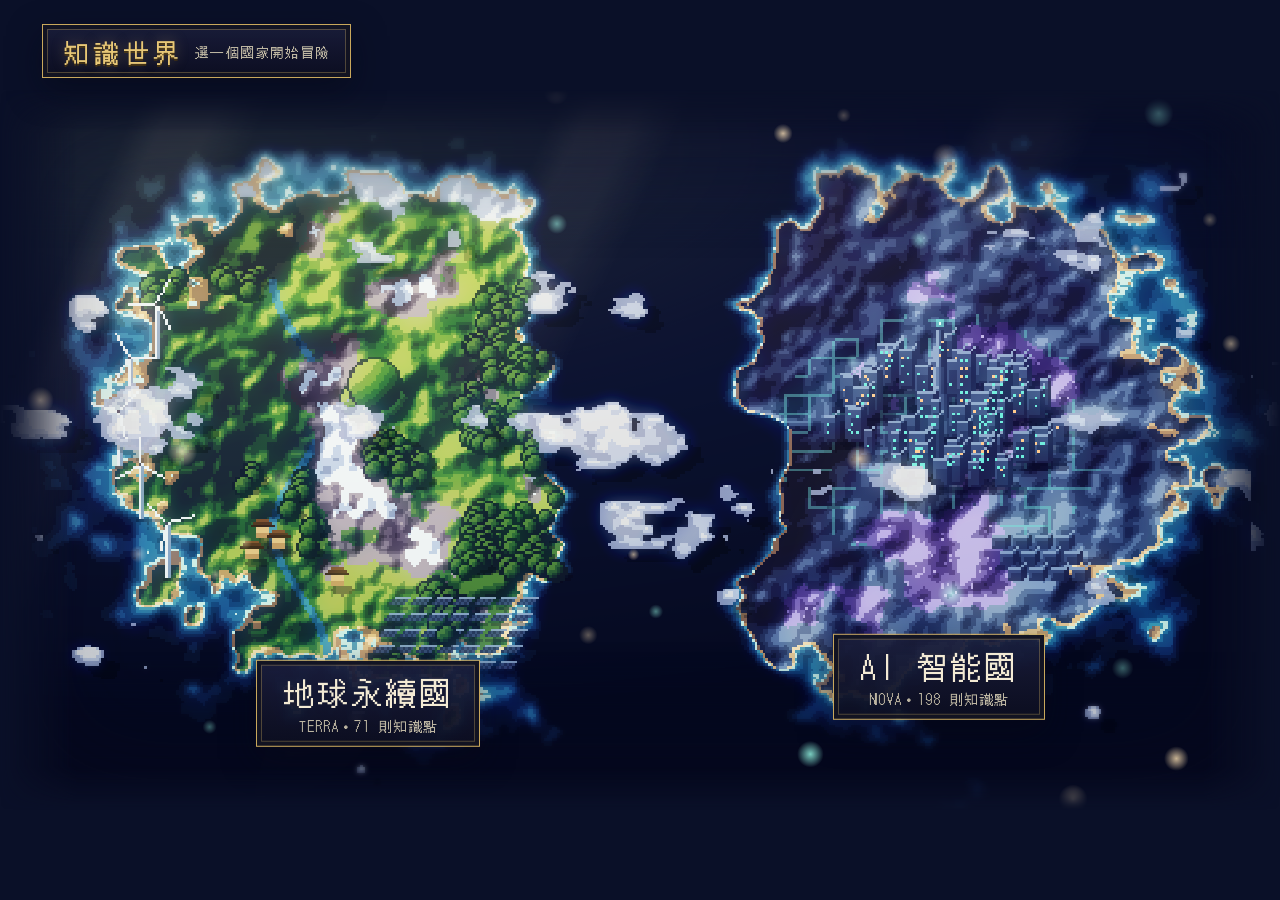
==== commit e374265e: "deploy: 同步 01_網站 2026-11-19 15:52:35" ====
--- a/index.html
+++ b/index.html
@@ -10,7 +10,7 @@
 <link rel="icon" href="favicon.svg" type="image/svg+xml">
 <link rel="preconnect" href="https://fonts.googleapis.com">
 <link rel="stylesheet" href="https://fonts.googleapis.com/css2?family=DotGothic16&display=swap" media="print" onload="this.media='all'">
-<link rel="stylesheet" href="world.css?v=114">
+<link rel="stylesheet" href="world.css?v=115">
 <style>
   /* 世界地圖：地圖蓋滿視窗不捲動，標題與國名牌浮在上面 */
   html, body { height:100%; overflow:hidden; background:#0a1028; }
@@ -50,7 +50,7 @@
 </div>
 <header class="title win"><h1>知識世界</h1><p>選一個國家開始冒險</p></header>
 <div class="veil" aria-hidden="true"></div>
-<script type="module" src="worldmap.js?v=114"></script>
+<script type="module" src="worldmap.js?v=115"></script>
 <script>if ('serviceWorker' in navigator) navigator.serviceWorker.register('sw.js').catch(() => {});</script>
 </body>
 </html>
--- a/world.css
+++ b/world.css
@@ -65,6 +65,7 @@
 .seg i { width:7px; height:5px; background:var(--sl); }
 .seg i.on { background:var(--g); } .seg i.bad { background:var(--r); }
 .side-col { padding:6px var(--gut) 10px; display:flex; flex-direction:column; gap:10px; }
+.side-col > * { flex-shrink:0; } /* 清單有高度上限時不准把「繼續冒險」等區塊壓扁（字會溢出壓到下一列），放不下就整欄捲 */
 .fold-btn { display:none; }
 @media (min-width:900px) { .fold-btn { display:block; min-height:44px; font-family:var(--f-pixel); font-size:15px; background:none; border:1px solid var(--dgr); color:var(--muted); cursor:pointer; padding:4px 12px; } .fold-btn:hover { color:var(--y); border-color:var(--gold); } }
 .rlist { list-style:none; margin:0; padding:0; display:grid; gap:6px; }
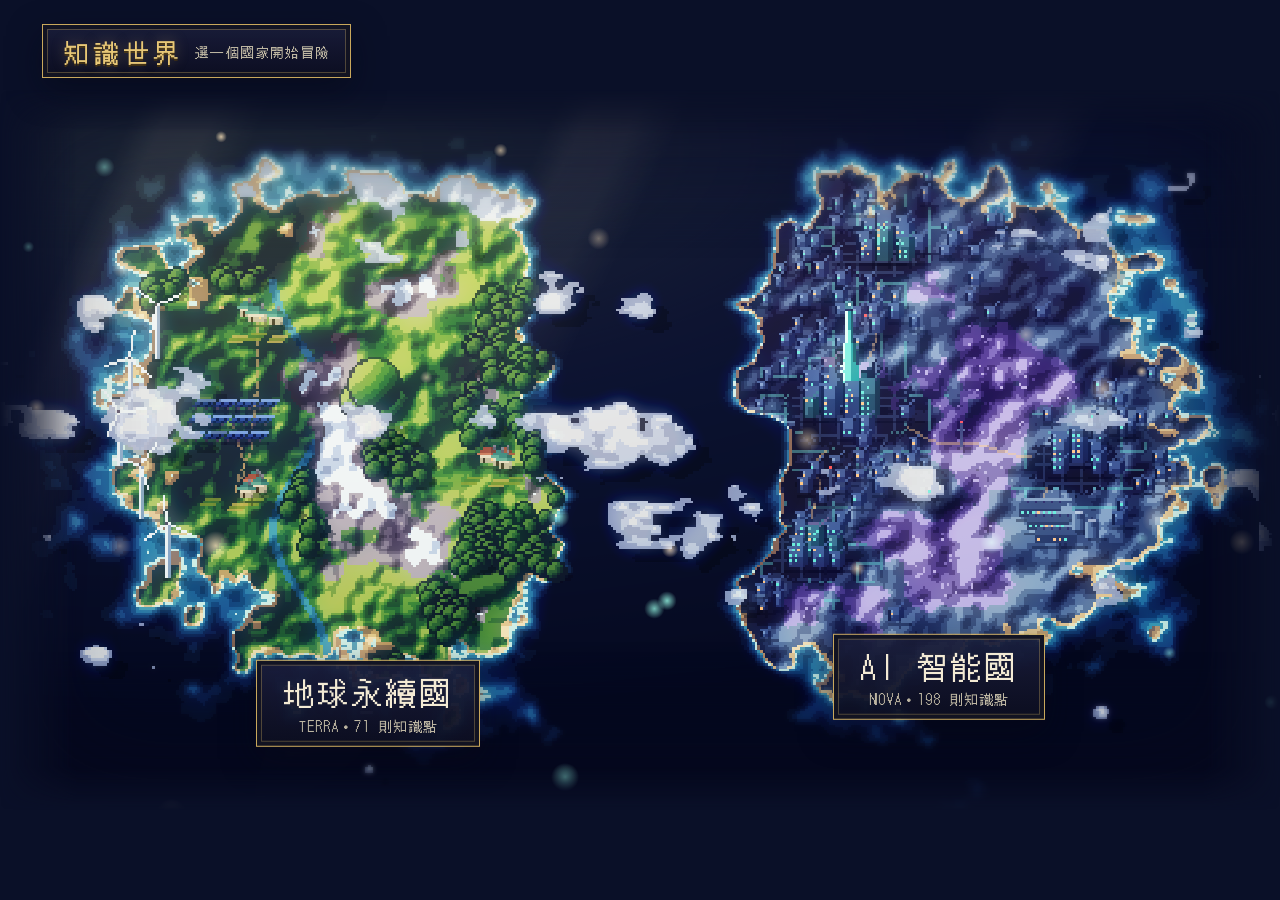
==== commit 9b53c11a: "deploy: 同步 01_網站 2026-11-19 20:03:36" ====
--- a/index.html
+++ b/index.html
@@ -10,7 +10,7 @@
 <link rel="icon" href="favicon.svg" type="image/svg+xml">
 <link rel="preconnect" href="https://fonts.googleapis.com">
 <link rel="stylesheet" href="https://fonts.googleapis.com/css2?family=DotGothic16&display=swap" media="print" onload="this.media='all'">
-<link rel="stylesheet" href="world.css?v=115">
+<link rel="stylesheet" href="world.css?v=116">
 <style>
   /* 世界地圖：地圖蓋滿視窗不捲動，標題與國名牌浮在上面 */
   html, body { height:100%; overflow:hidden; background:#0a1028; }
@@ -50,7 +50,7 @@
 </div>
 <header class="title win"><h1>知識世界</h1><p>選一個國家開始冒險</p></header>
 <div class="veil" aria-hidden="true"></div>
-<script type="module" src="worldmap.js?v=115"></script>
+<script type="module" src="worldmap.js?v=116"></script>
 <script>if ('serviceWorker' in navigator) navigator.serviceWorker.register('sw.js').catch(() => {});</script>
 </body>
 </html>
--- a/world.css
+++ b/world.css
@@ -561,3 +561,44 @@
 .lk-flow:has(> li:nth-child(7)), .lk-fit.tight .lk-flow { gap:8px 30px; } .lk-flow:has(> li:nth-child(7)) li, .lk-fit.tight .lk-flow li { padding:6px 10px; gap:2px; line-height:1.45; }
 .lk-flow:has(> li:nth-child(7)) li span, .lk-fit.tight .lk-flow li span { margin-bottom:0; width:1.5em; height:1.5em; } .lk-flow:has(> li:nth-child(7)) li:not(:last-child)::after, .lk-fit.tight .lk-flow li:not(:last-child)::after { right:-24px; }
 .lk-flow em { font-size:max(18px, .95em); } /* 驗收第 2 輪：流程說明算內容，不低於 18px */
+
+/* ---- 2026-11-19 下一輪（關卡組）---- */
+/* 像素字補字：DotGothic16 缺 73 個繁中字（產、碳、卡、內、閱、說…），原本換成系統字；用俐方體 11 號（OFL）子集補上 */
+@font-face { font-family:"Cubic11Fill"; src:url("assets/cubic11-fill.woff2") format("woff2"); font-display:swap; }
+:root { --f-pixel:"DotGothic16","Cubic11Fill",var(--f-body); }
+/* 側欄大綱的跳卡按鈕屬系統介面，用像素字 */
+.olist button, .olist span.it { font-family:var(--f-pixel); }
+/* 中文不從詞中間斷：lessonkit 的 tx() 在詞邊界插 <wbr>，這裡只准在詞邊界、標點、空白換行；真的太長才任意斷（不溢出）；避免單字孤行 */
+.lk-fit { word-break:keep-all; overflow-wrap:anywhere; text-wrap:pretty; }
+.lk-fit .qwrap, .lk-fit .refs { word-break:normal; } /* 題目原文沒有斷詞標記，照一般規則換行 */
+/* 大螢幕：系統介面（頂列、卡型標籤、上下張按鈕）跟內容用同一比例放大，比例＝max(1, min(寬/1500, 高/800))，world.js 設 --s（練習頁同一比例） */
+:root { --ui:calc(clamp(16px, 1.1vw + 4px, 20.5px) * var(--s, 1)); }
+/* 記憶點、開關卡內容少：字級到上限後撐滿卡片，不留下半空白（內容仍靠上，world.js 加 .fill） */
+@media (min-width:900px) {
+  #card.fill > .lk-fit { flex:1; display:flex; flex-direction:column; }
+  #card.fill .lk-memo { flex:1; align-content:center; } /* 不用 grid：grid 會把每段字拆成獨立格子 */
+  #card.fill #lkb > .lk-tog { flex:1; grid-auto-rows:1fr; }
+}
+/* 答錯的回饋：框線與開頭字都用紅色 */
+.lk-why > b:first-child { color:var(--g); } .lk-why.no > b:first-child { color:#ff8a7a; }
+/* 先認識名詞：開頭說明比名詞小 */
+.card .lk-fit .lk-pre-hd { margin-top:0; font-size:.85em; }
+.lk-pre-terms dt { font-size:1.2em; }
+/* 開關卡：未勾選也看得出能點（亮框＋淡勾），hover 加亮 */
+.lk-tog button:not(.fixed) { border-color:var(--gold-d); background:#181d3a; }
+.lk-tog button:not(.fixed)::after { content:"✓"; color:rgba(232,200,119,.35); background:rgba(232,200,119,.1); }
+.lk-tog button:not(.fixed):not(.on):hover { border-color:var(--y); background:#202650; }
+.lk-tog button:not(.fixed):not(.on):hover::after { color:rgba(232,200,119,.8); }
+.lk-tog button.on::after { color:var(--k); }
+/* 流程卡收緊（18px 仍放不下才由 fitCard 加 .tight）：步驟編號跟標題排同一列、說明接在下面，每步省一行 */
+@media (min-width:900px) {
+  .lk-fit.tight .lk-h { margin-bottom:8px; }
+  .lk-fit.tight .lk-flow { gap:6px 28px; }
+  .lk-fit.tight .lk-flow li { display:grid; grid-template-columns:auto minmax(0,1fr); align-content:start; column-gap:.4em; row-gap:2px; padding:5px 9px; line-height:1.4; }
+  .lk-fit.tight .lk-flow li span { margin:0; width:1.4em; height:1.4em; }
+  .lk-fit.tight .lk-flow li em { grid-column:1 / -1; }
+}
+/* 「往下還有內容」放大一級 */
+@media (min-width:900px) { :root { --cue:max(16px, calc(var(--ui) * .85)); } }
+/* 手機：捲動到回饋句時扣掉頂部與底部固定列，不被蓋住 */
+@media (max-width:899px) { html { scroll-padding-top:140px; scroll-padding-bottom:110px; } .card { padding-bottom:24px; } }
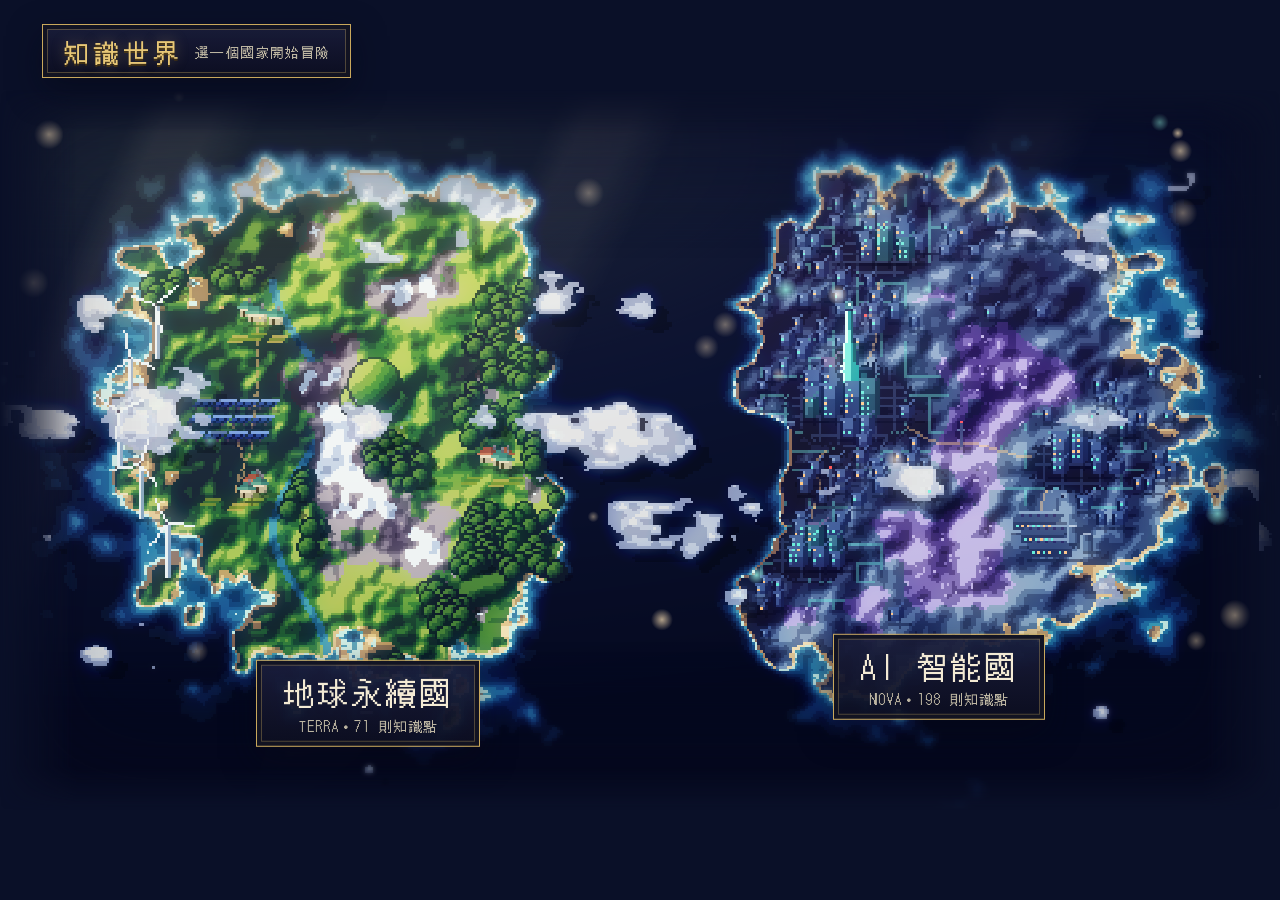
==== commit e85aff7f: "deploy: 同步 01_網站 2026-11-20 01:19:07" ====
--- a/index.html
+++ b/index.html
@@ -10,7 +10,7 @@
 <link rel="icon" href="favicon.svg" type="image/svg+xml">
 <link rel="preconnect" href="https://fonts.googleapis.com">
 <link rel="stylesheet" href="https://fonts.googleapis.com/css2?family=DotGothic16&display=swap" media="print" onload="this.media='all'">
-<link rel="stylesheet" href="world.css?v=116">
+<link rel="stylesheet" href="world.css?v=117">
 <style>
   /* 世界地圖：地圖蓋滿視窗不捲動，標題與國名牌浮在上面 */
   html, body { height:100%; overflow:hidden; background:#0a1028; }
@@ -50,7 +50,7 @@
 </div>
 <header class="title win"><h1>知識世界</h1><p>選一個國家開始冒險</p></header>
 <div class="veil" aria-hidden="true"></div>
-<script type="module" src="worldmap.js?v=116"></script>
+<script type="module" src="worldmap.js?v=117"></script>
 <script>if ('serviceWorker' in navigator) navigator.serviceWorker.register('sw.js').catch(() => {});</script>
 </body>
 </html>
--- a/world.css
+++ b/world.css
@@ -602,3 +602,12 @@
 @media (min-width:900px) { :root { --cue:max(16px, calc(var(--ui) * .85)); } }
 /* 手機：捲動到回饋句時扣掉頂部與底部固定列，不被蓋住 */
 @media (max-width:899px) { html { scroll-padding-top:140px; scroll-padding-bottom:110px; } .card { padding-bottom:24px; } }
+
+/* ---- v117（關卡組）---- */
+/* 關卡頁像素字改以俐方體為主：DotGothic16 缺「碳產查內卡」等字，補上的俐方體筆畫不同，同一行混兩種字（驗收 v116）。
+   assets/cubic11-fill.woff2 擴成全部知識點標題、區域／層名、world.js／lessonkit.js／ai／earth.html 字串＋ASCII 的子集（1029 字），頂列、卡型標籤、按鈕都同一字型 */
+.app:not(.map-mode) { --f-pixel:"Cubic11Fill","DotGothic16",var(--f-body); }
+/* 小檢查解析：world.js 在詞邊界插 <wbr>，只在詞邊界、標點換行（題目、選項照一般規則） */
+.fb { word-break:keep-all; overflow-wrap:anywhere; }
+/* 流程卡排法由 fitCard 依可用空間選欄數（--cols），每列步數平均 */
+@media (min-width:900px) { .lk-flow[style*="--cols"], .lk-pre-terms dl[style*="--cols"] { display:grid; grid-template-columns:repeat(var(--cols),minmax(0,1fr)); } }
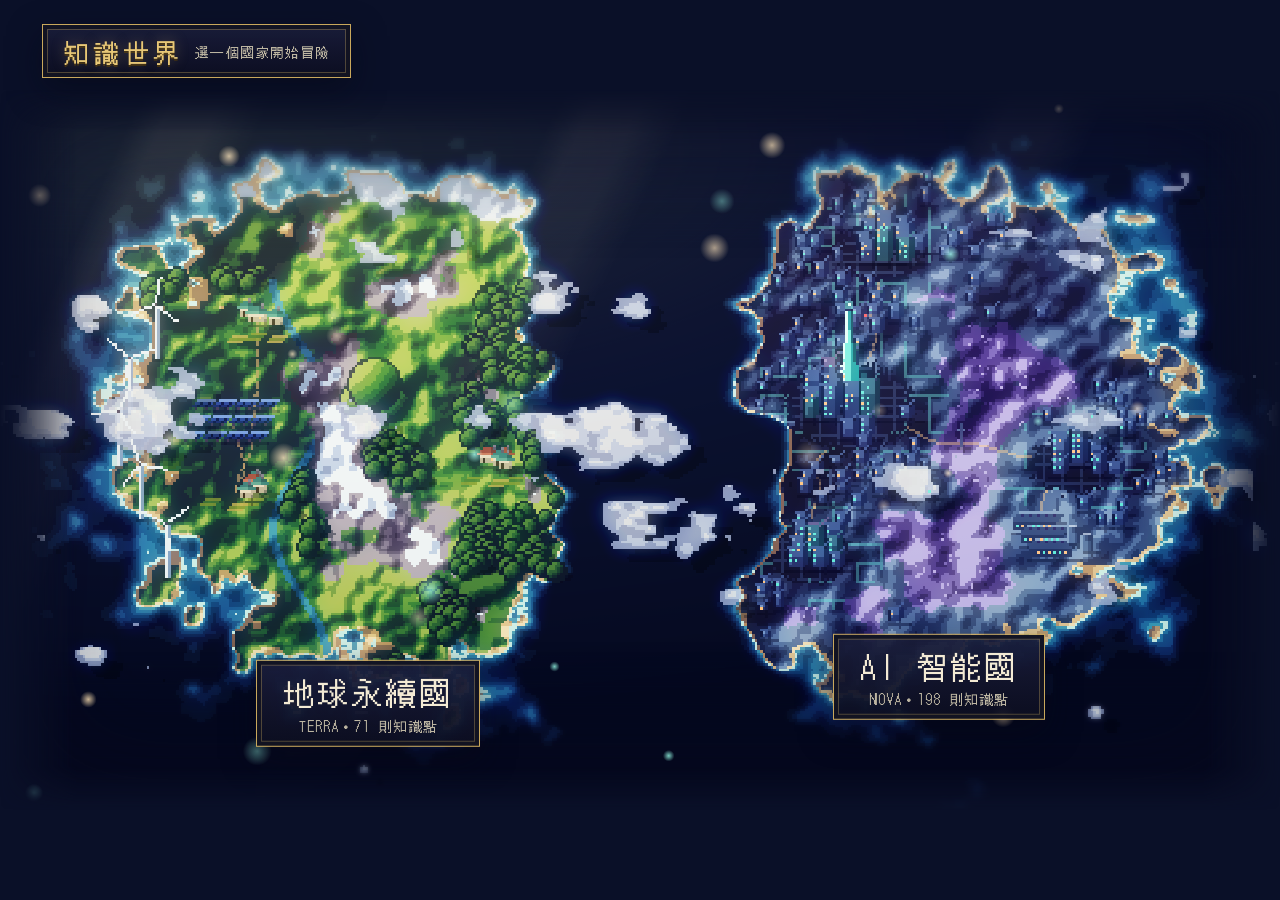
==== commit 0dae7faa: "deploy: 同步 01_網站 2026-11-20 10:23:39" ====
--- a/index.html
+++ b/index.html
@@ -10,7 +10,7 @@
 <link rel="icon" href="favicon.svg" type="image/svg+xml">
 <link rel="preconnect" href="https://fonts.googleapis.com">
 <link rel="stylesheet" href="https://fonts.googleapis.com/css2?family=DotGothic16&display=swap" media="print" onload="this.media='all'">
-<link rel="stylesheet" href="world.css?v=117">
+<link rel="stylesheet" href="world.css?v=118">
 <style>
   /* 世界地圖：地圖蓋滿視窗不捲動，標題與國名牌浮在上面 */
   html, body { height:100%; overflow:hidden; background:#0a1028; }
@@ -50,7 +50,7 @@
 </div>
 <header class="title win"><h1>知識世界</h1><p>選一個國家開始冒險</p></header>
 <div class="veil" aria-hidden="true"></div>
-<script type="module" src="worldmap.js?v=117"></script>
+<script type="module" src="worldmap.js?v=118"></script>
 <script>if ('serviceWorker' in navigator) navigator.serviceWorker.register('sw.js').catch(() => {});</script>
 </body>
 </html>
--- a/world.css
+++ b/world.css
@@ -611,3 +611,12 @@
 .fb { word-break:keep-all; overflow-wrap:anywhere; }
 /* 流程卡排法由 fitCard 依可用空間選欄數（--cols），每列步數平均 */
 @media (min-width:900px) { .lk-flow[style*="--cols"], .lk-pre-terms dl[style*="--cols"] { display:grid; grid-template-columns:repeat(var(--cols),minmax(0,1fr)); } }
+/* ---- v118 名詞卡固定位子（使用者 2026-11-20：不要自適應、格子固定、好閱讀不留大片空）----
+   fitCard 選固定欄數（--cols）與字級；解釋文字收起時也佔位（visibility），展開／收起格子大小不變 */
+@media (min-width:900px) {
+  .lk-terms[style*="--cols"] { grid-template-columns:repeat(var(--cols),minmax(0,1fr)); grid-auto-rows:1fr; }
+  .lk-term, .lk-term.on { display:grid; grid-template-rows:auto 1fr; align-content:start; gap:.45em; padding:.75em .9em; min-height:0; overflow:hidden; }
+  .lk-term .lk-hint, .lk-term .d, .lk-term.on .lk-hint { grid-row:2; grid-column:1; display:block; }
+  .lk-term .d, .lk-term.on .lk-hint { visibility:hidden; } .lk-term.on .d { visibility:visible; }
+  .lk-terms[style*="--cols"] .lk-term .d { line-height:1.5; }
+}
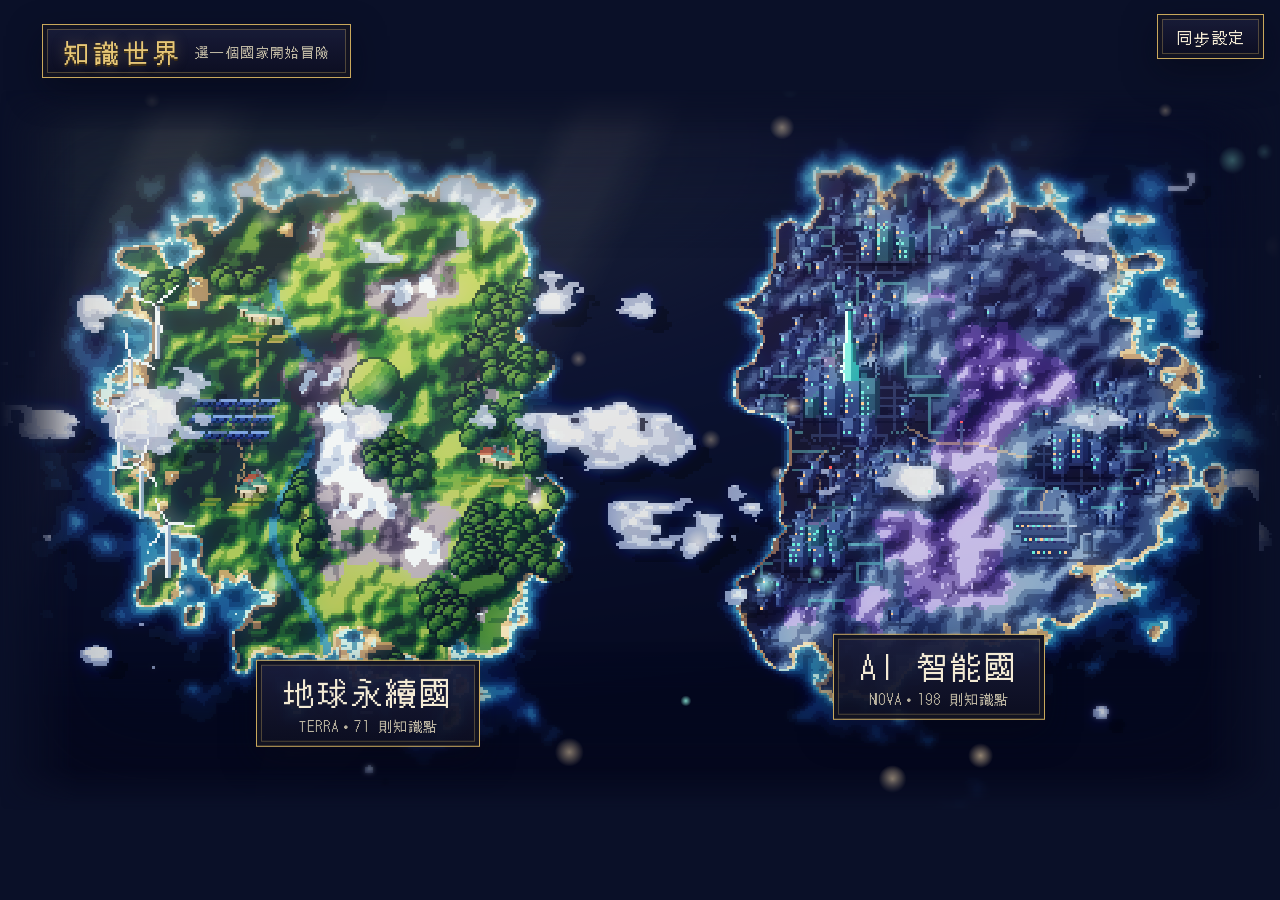
==== commit 5386e098: "deploy: 同步 01_網站 2026-11-20 13:20:10" ====
--- a/index.html
+++ b/index.html
@@ -10,7 +10,7 @@
 <link rel="icon" href="favicon.svg" type="image/svg+xml">
 <link rel="preconnect" href="https://fonts.googleapis.com">
 <link rel="stylesheet" href="https://fonts.googleapis.com/css2?family=DotGothic16&display=swap" media="print" onload="this.media='all'">
-<link rel="stylesheet" href="world.css?v=118">
+<link rel="stylesheet" href="world.css?v=119">
 <style>
   /* 世界地圖：地圖蓋滿視窗不捲動，標題與國名牌浮在上面 */
   html, body { height:100%; overflow:hidden; background:#0a1028; }
@@ -36,6 +36,21 @@
   body.going #mapwrap { transform:scale(2.6); filter:blur(1.5px) brightness(1.2); }
   body.going .veil { opacity:1; }
   body.going .ctag, body.going .title { opacity:0; transition:opacity .2s; }
+  /* 同步設定（v119，使用者：系統設定放在一開始的頁面）：右上角按鈕＋原生 dialog；碼存在題庫練習同一份 ipas_quiz_progress */
+  .setbtn { position:fixed; z-index:6; right:max(16px, env(safe-area-inset-right)); top:max(14px, env(safe-area-inset-top)); min-height:44px; padding:10px 18px 9px; cursor:pointer;
+            font-family:var(--f-pixel); font-size:16px; letter-spacing:1px; color:var(--w); }
+  .setbtn:hover, .setbtn:focus-visible { color:var(--y); }
+  #setdlg { width:min(480px, calc(100vw - 32px)); padding:22px 24px; color:var(--w); font-size:16px; line-height:1.7; }
+  #setdlg::backdrop { background:rgba(4,6,16,.7); }
+  #setdlg h2 { margin:0 0 10px; font-family:var(--f-pixel); font-weight:400; font-size:22px; color:var(--y); letter-spacing:2px; }
+  #setdlg p { margin:0 0 12px; color:var(--muted); font-size:15px; }
+  #setdlg .code { margin:0 0 16px; font-size:24px; letter-spacing:1px; color:var(--w); user-select:all; }
+  #setdlg label { display:block; margin-bottom:6px; }
+  #setdlg input { width:100%; box-sizing:border-box; min-height:44px; padding:8px 12px; font-size:18px; background:#0b0e22; color:var(--w); border:1px solid var(--gold); }
+  #setdlg .row { display:flex; gap:10px; margin-top:12px; } #setdlg .row button { flex:1; min-height:44px; cursor:pointer; font-size:17px; }
+  #setdlg .lite { background:transparent; color:var(--w); border:1px solid var(--gold); font-family:var(--f-pixel); }
+  #setmsg { min-height:1.7em; margin:10px 0 0; font-size:15px; }
+  body.going .setbtn { opacity:0; transition:opacity .2s; }
 </style>
 </head>
 <body>
@@ -49,8 +64,36 @@
   </div>
 </div>
 <header class="title win"><h1>知識世界</h1><p>選一個國家開始冒險</p></header>
+<button class="setbtn win" id="setopen">同步設定</button>
+<dialog id="setdlg" class="win" aria-labelledby="set-h">
+  <h2 id="set-h">同步設定</h2>
+  <p>手機和電腦用同一組同步碼，題庫練習與兩國地圖的進度就會跨裝置同步。</p>
+  <div>這台的同步碼</div>
+  <p class="code" id="setcode"></p>
+  <label for="setin">換成另一台的同步碼</label>
+  <p>套用後，這台題庫練習的紀錄會換成雲端那份；地圖進度則會兩邊合併。</p>
+  <input id="setin" placeholder="例如 fox-river-8210" autocomplete="off" autocapitalize="off" spellcheck="false">
+  <p id="setmsg" role="status"></p>
+  <div class="row"><button class="pbtn" id="setapply">套用</button><button class="lite" id="setclose">關閉</button></div>
+</dialog>
+<script>
+(() => { // 同步碼跟題庫練習共用 localStorage ipas_quiz_progress；套用時把 updatedAt 歸零，進題庫時一定採用雲端那份（同 app.js #code-set）
+  const K = 'ipas_quiz_progress', $ = (s) => document.getElementById(s), dlg = $('setdlg');
+  const get = () => { try { return JSON.parse(localStorage.getItem(K)); } catch { return null; } };
+  const show = () => { const st = get(); $('setcode').textContent = st?.syncCode || '還沒有（進一次題庫練習會自動產生，或在下面輸入另一台的碼）'; };
+  $('setopen').onclick = () => { show(); $('setmsg').textContent = ''; $('setin').value = ''; dlg.showModal(); };
+  $('setclose').onclick = () => dlg.close();
+  $('setapply').onclick = () => {
+    const v = $('setin').value.trim().toLowerCase();
+    if (!/^[a-z]+-[a-z]+-\d{2,4}$/.test(v)) { $('setmsg').textContent = '格式是「英文-英文-數字」，例如 fox-river-8210（在另一台的同步設定或題庫「設定」頁看得到完整的碼）'; return; }
+    const st = get() || { v: 1, q: {}, recent: [] }; st.syncCode = v; st.updatedAt = 0; delete st.codeFresh;
+    try { localStorage.setItem(K, JSON.stringify(st)); } catch { $('setmsg').textContent = '存不進這台瀏覽器（可能是無痕模式）'; return; }
+    show(); $('setin').value = ''; $('setmsg').textContent = '已套用。進國家地圖或題庫練習時會自動從雲端拉進度。';
+  };
+})();
+</script>
 <div class="veil" aria-hidden="true"></div>
-<script type="module" src="worldmap.js?v=118"></script>
+<script type="module" src="worldmap.js?v=119"></script>
 <script>if ('serviceWorker' in navigator) navigator.serviceWorker.register('sw.js').catch(() => {});</script>
 </body>
 </html>
